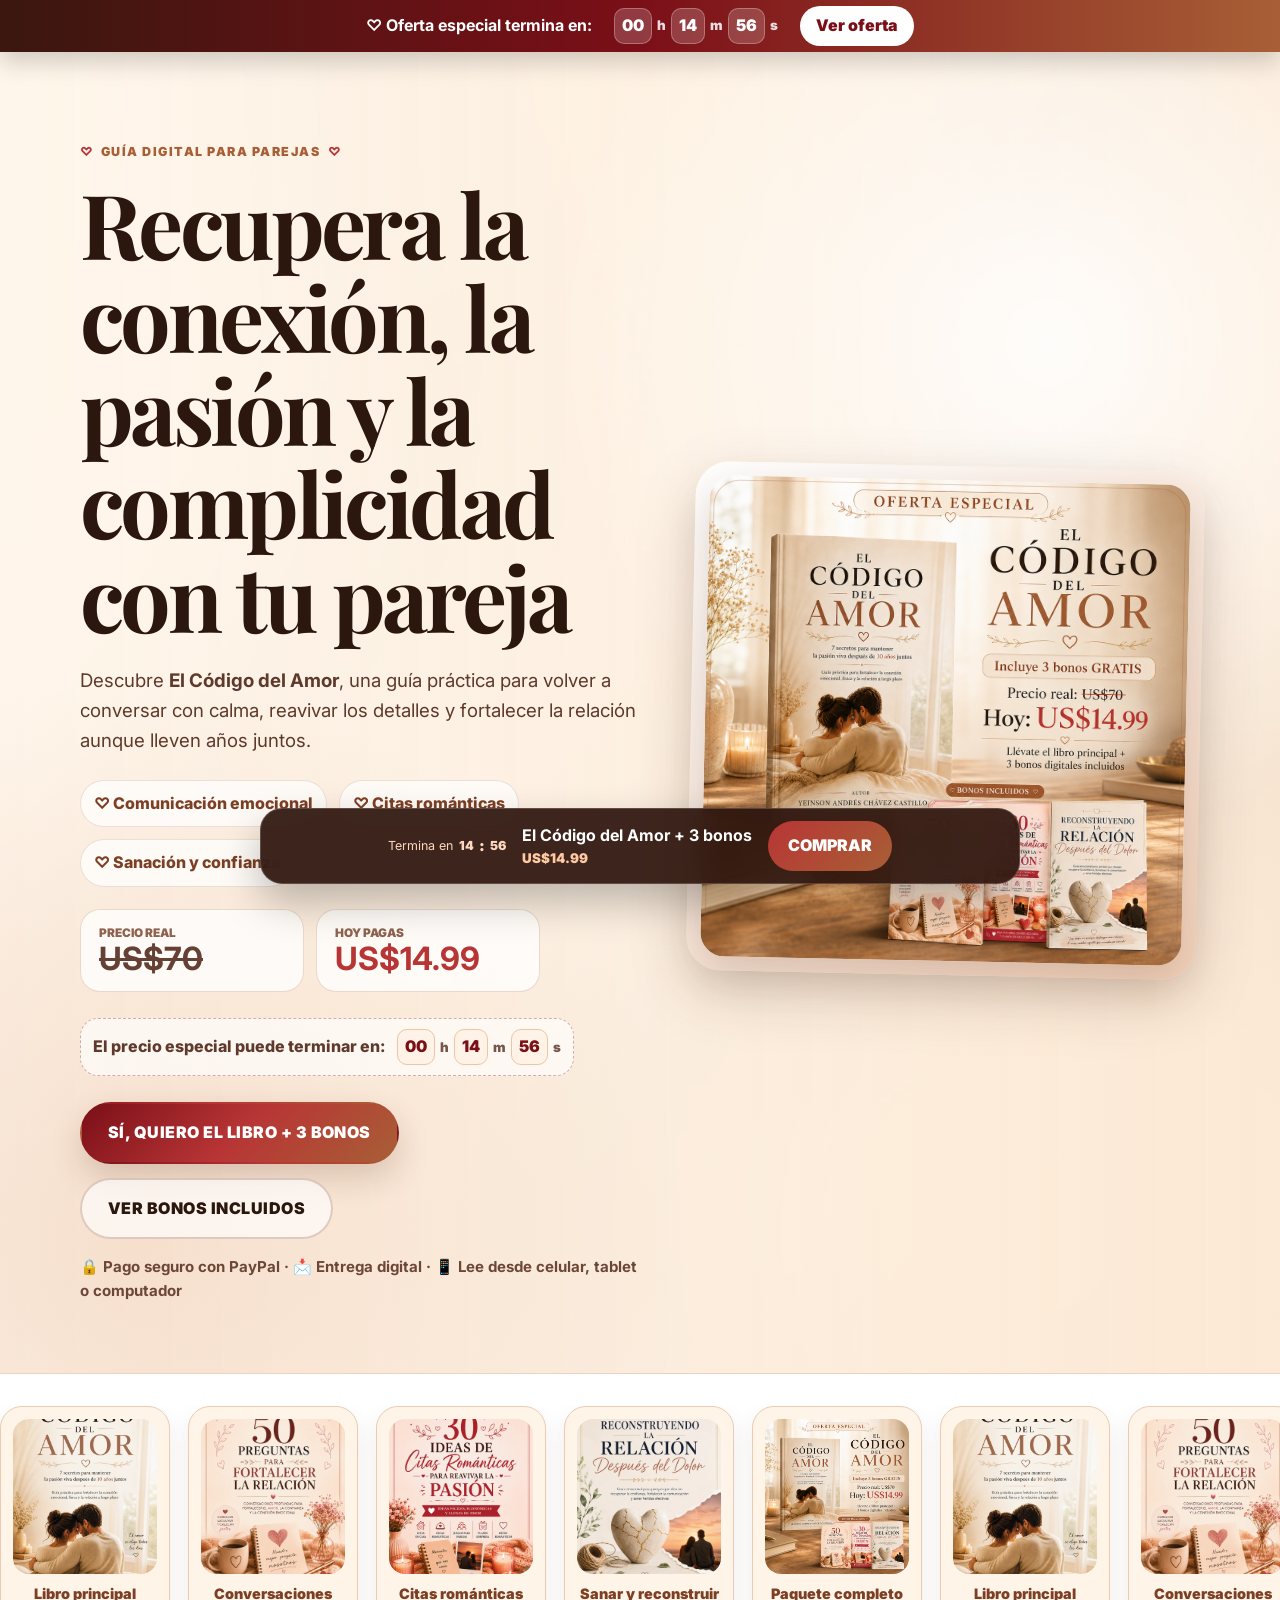
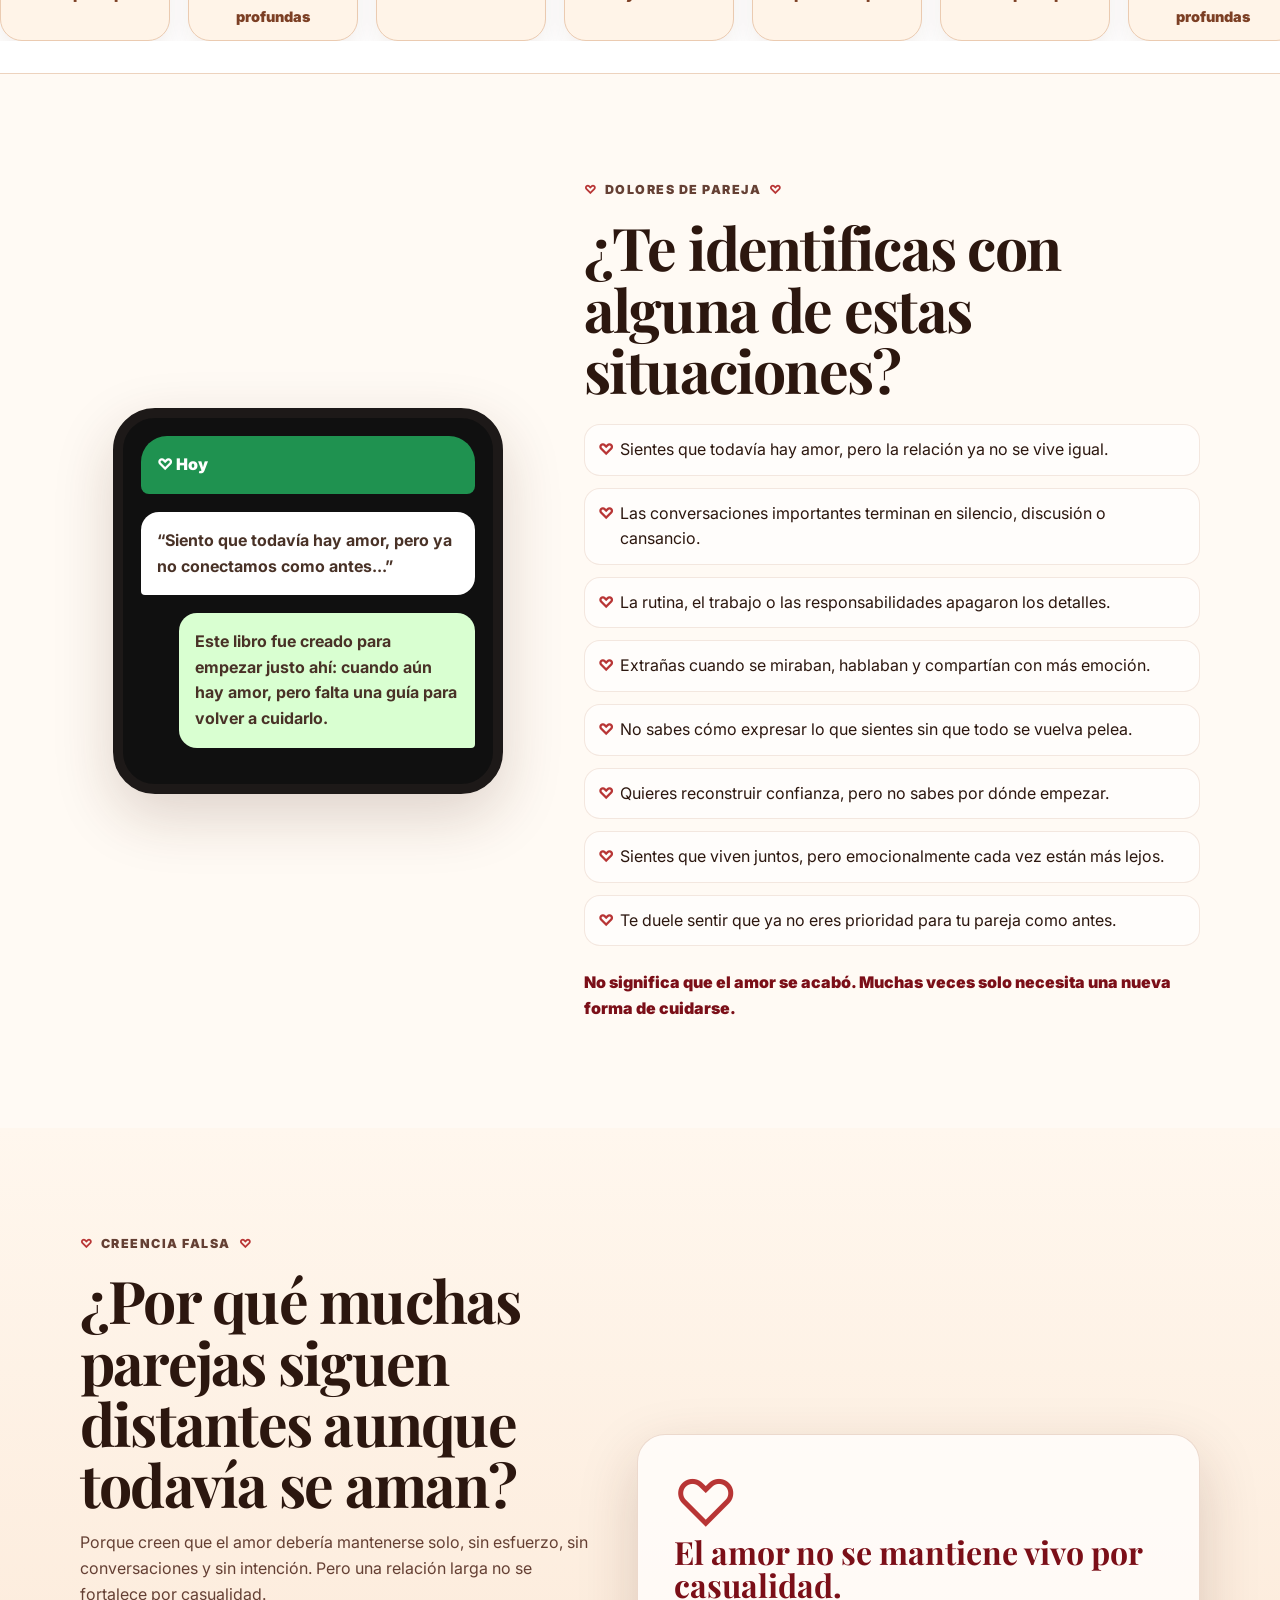
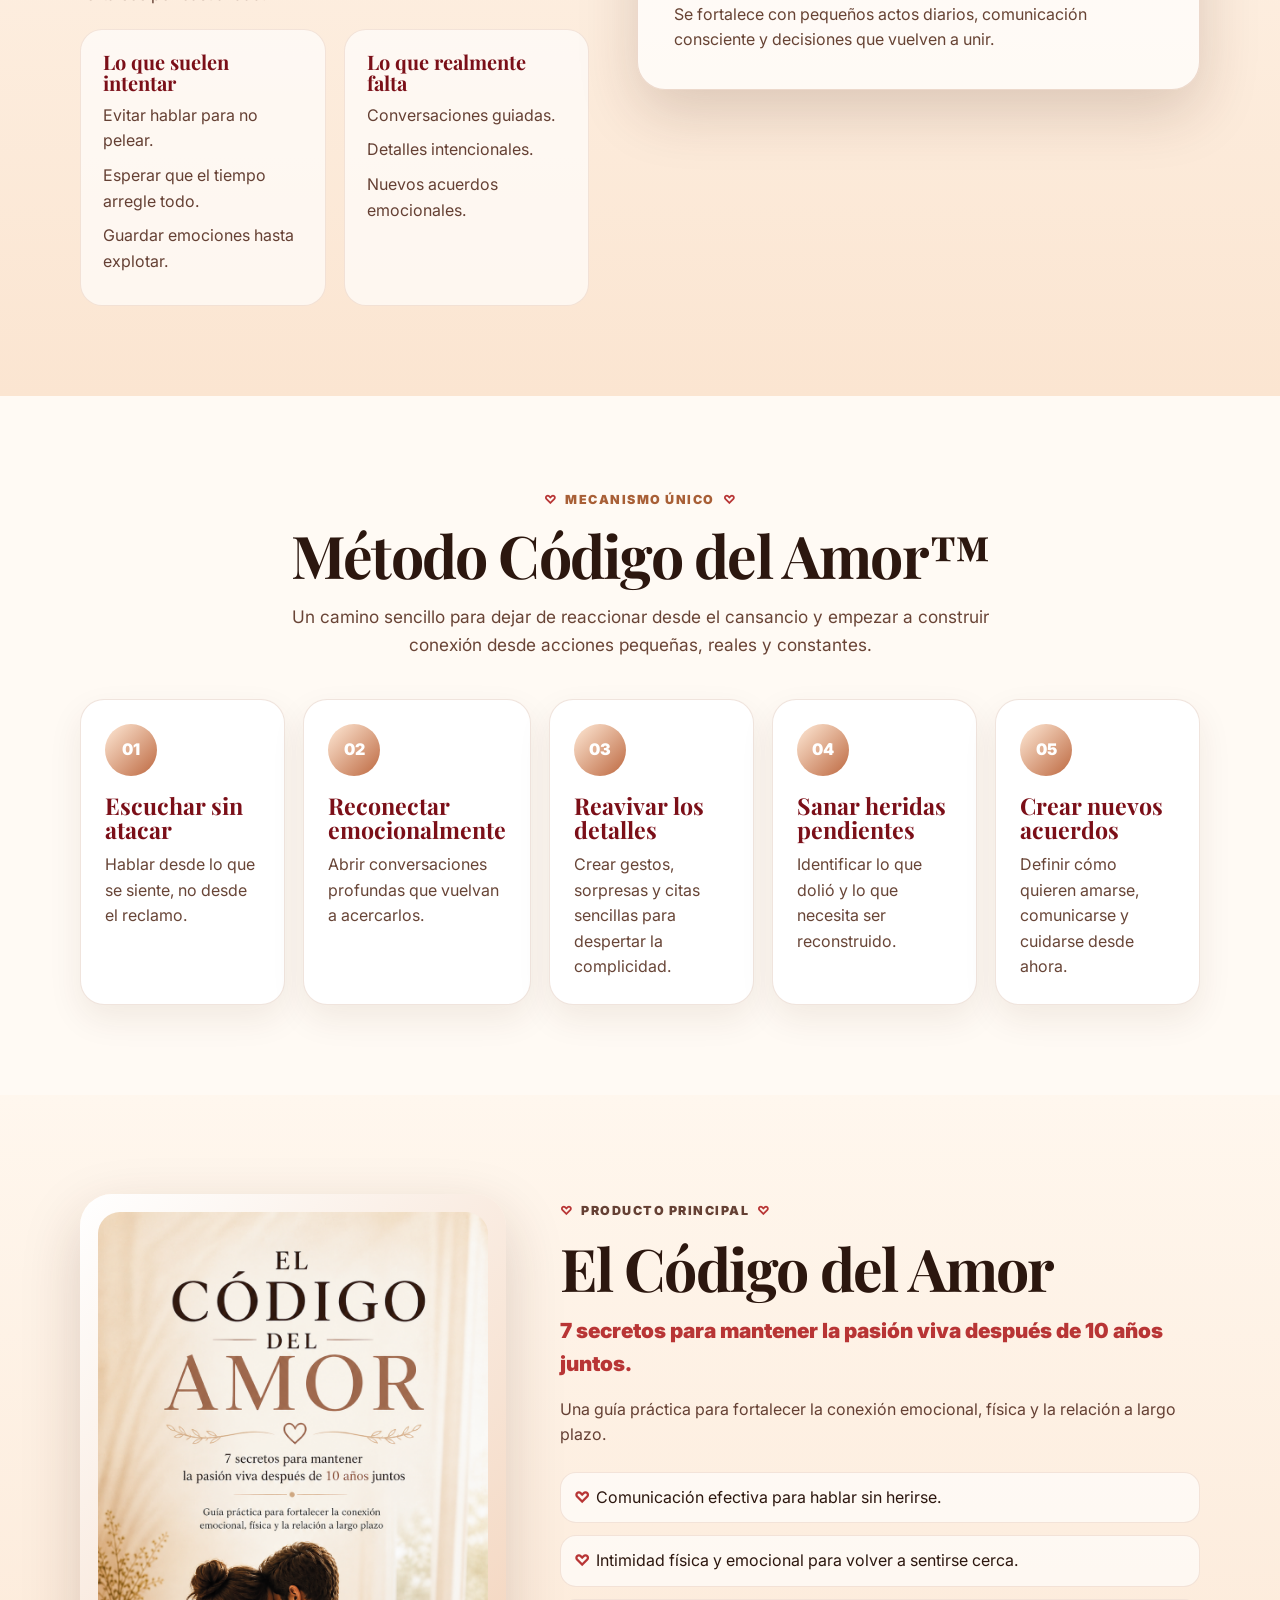
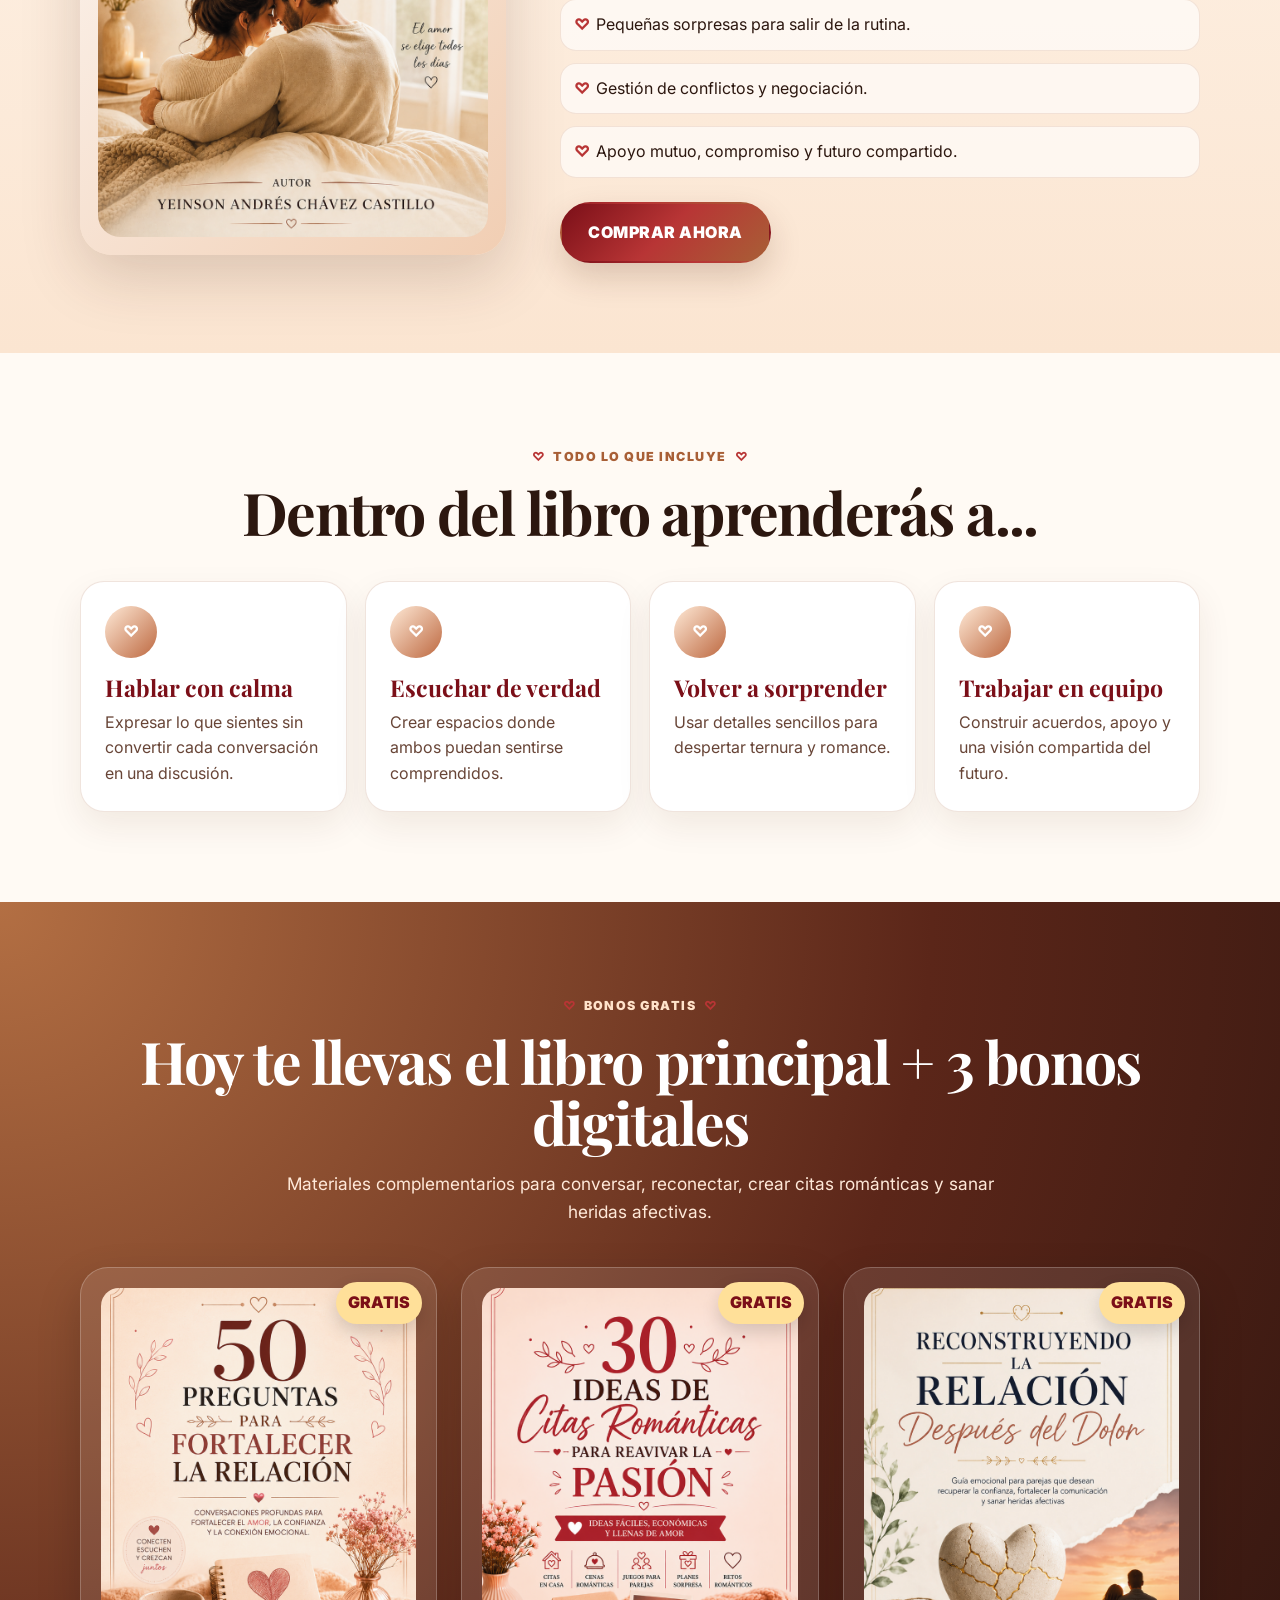
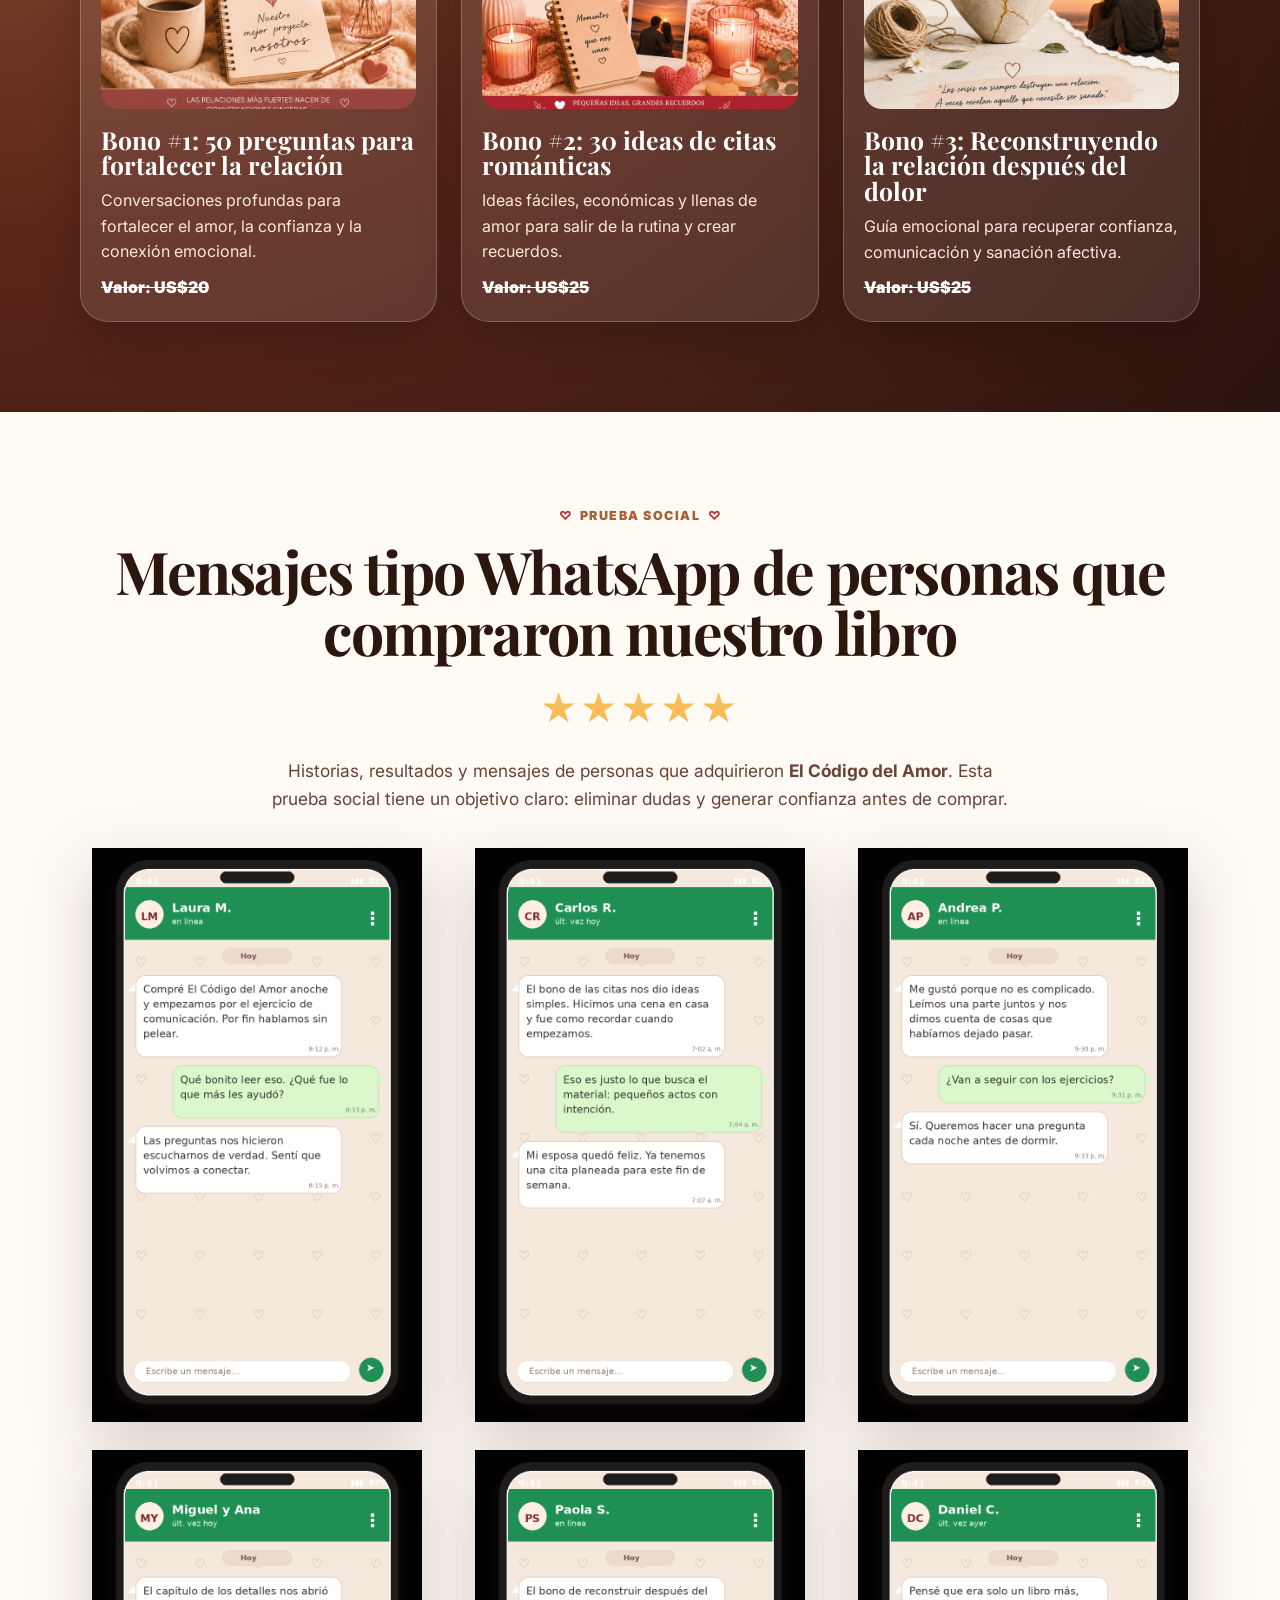
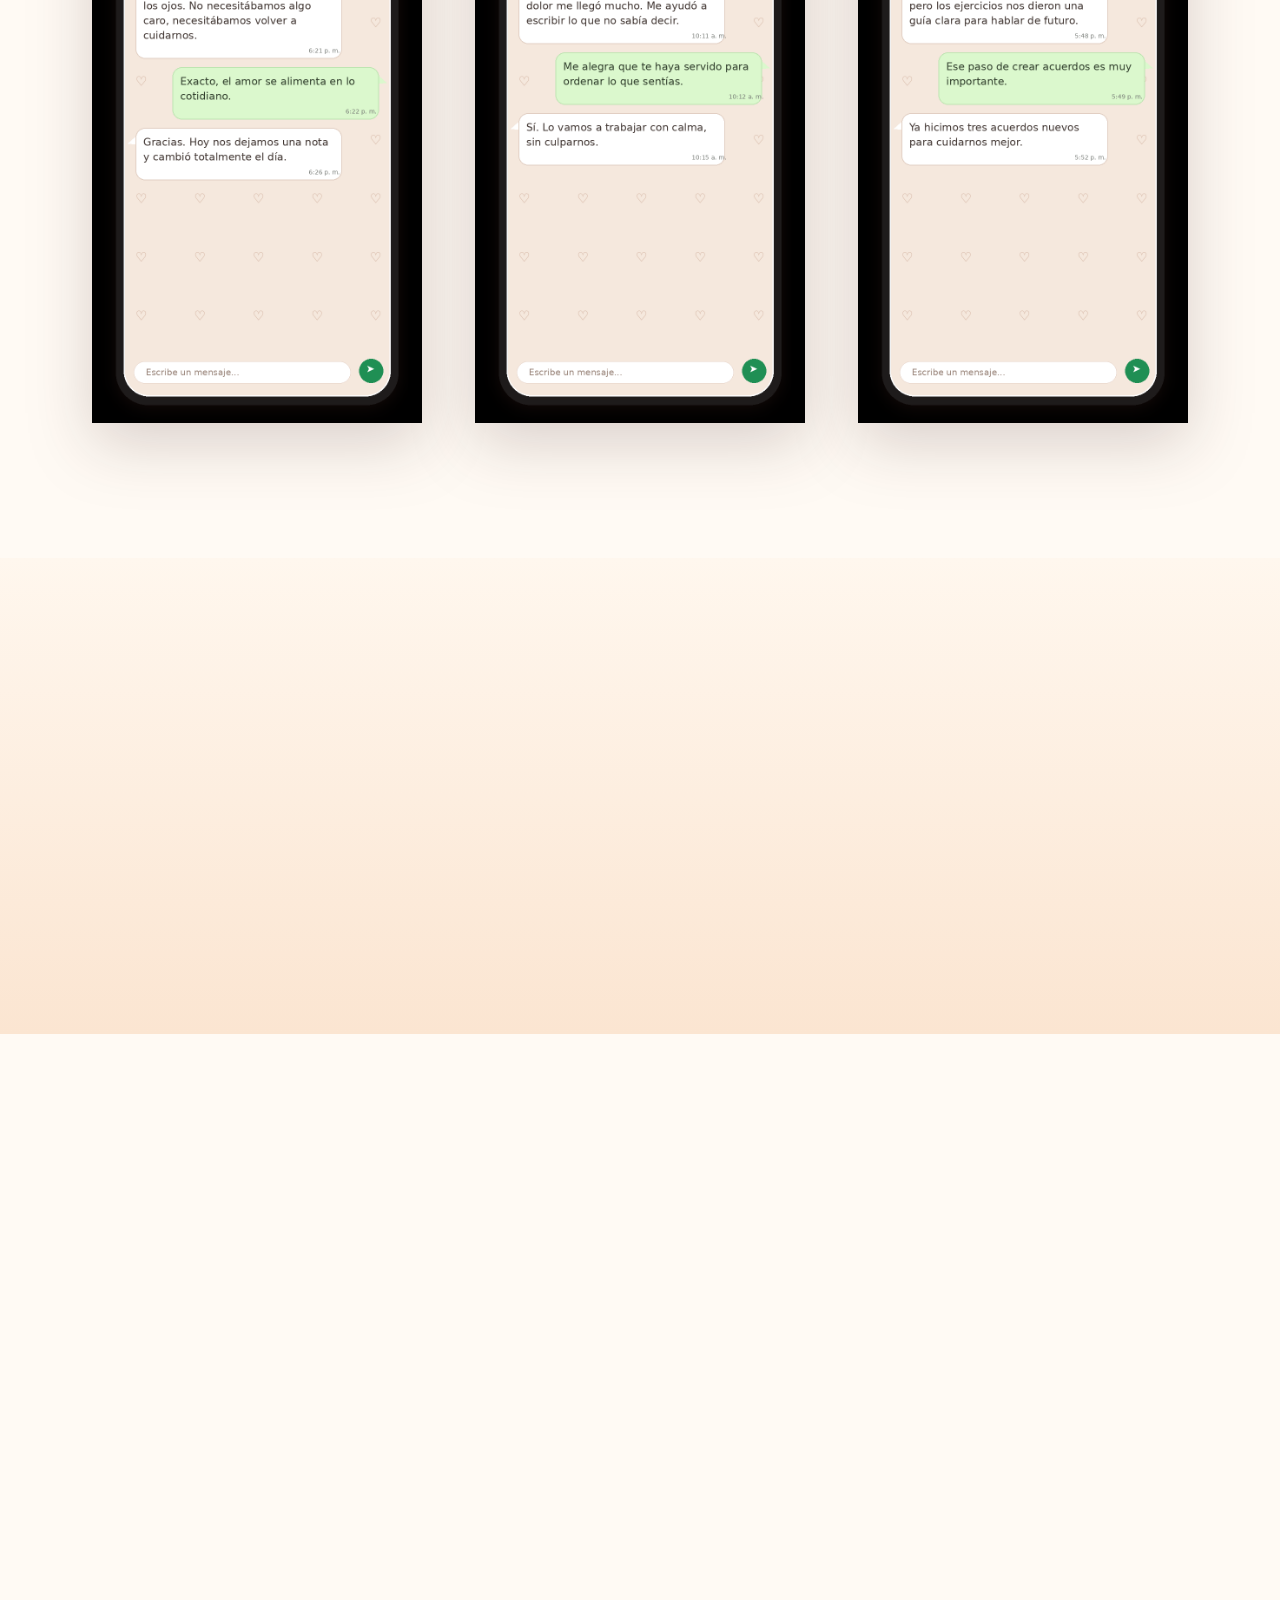
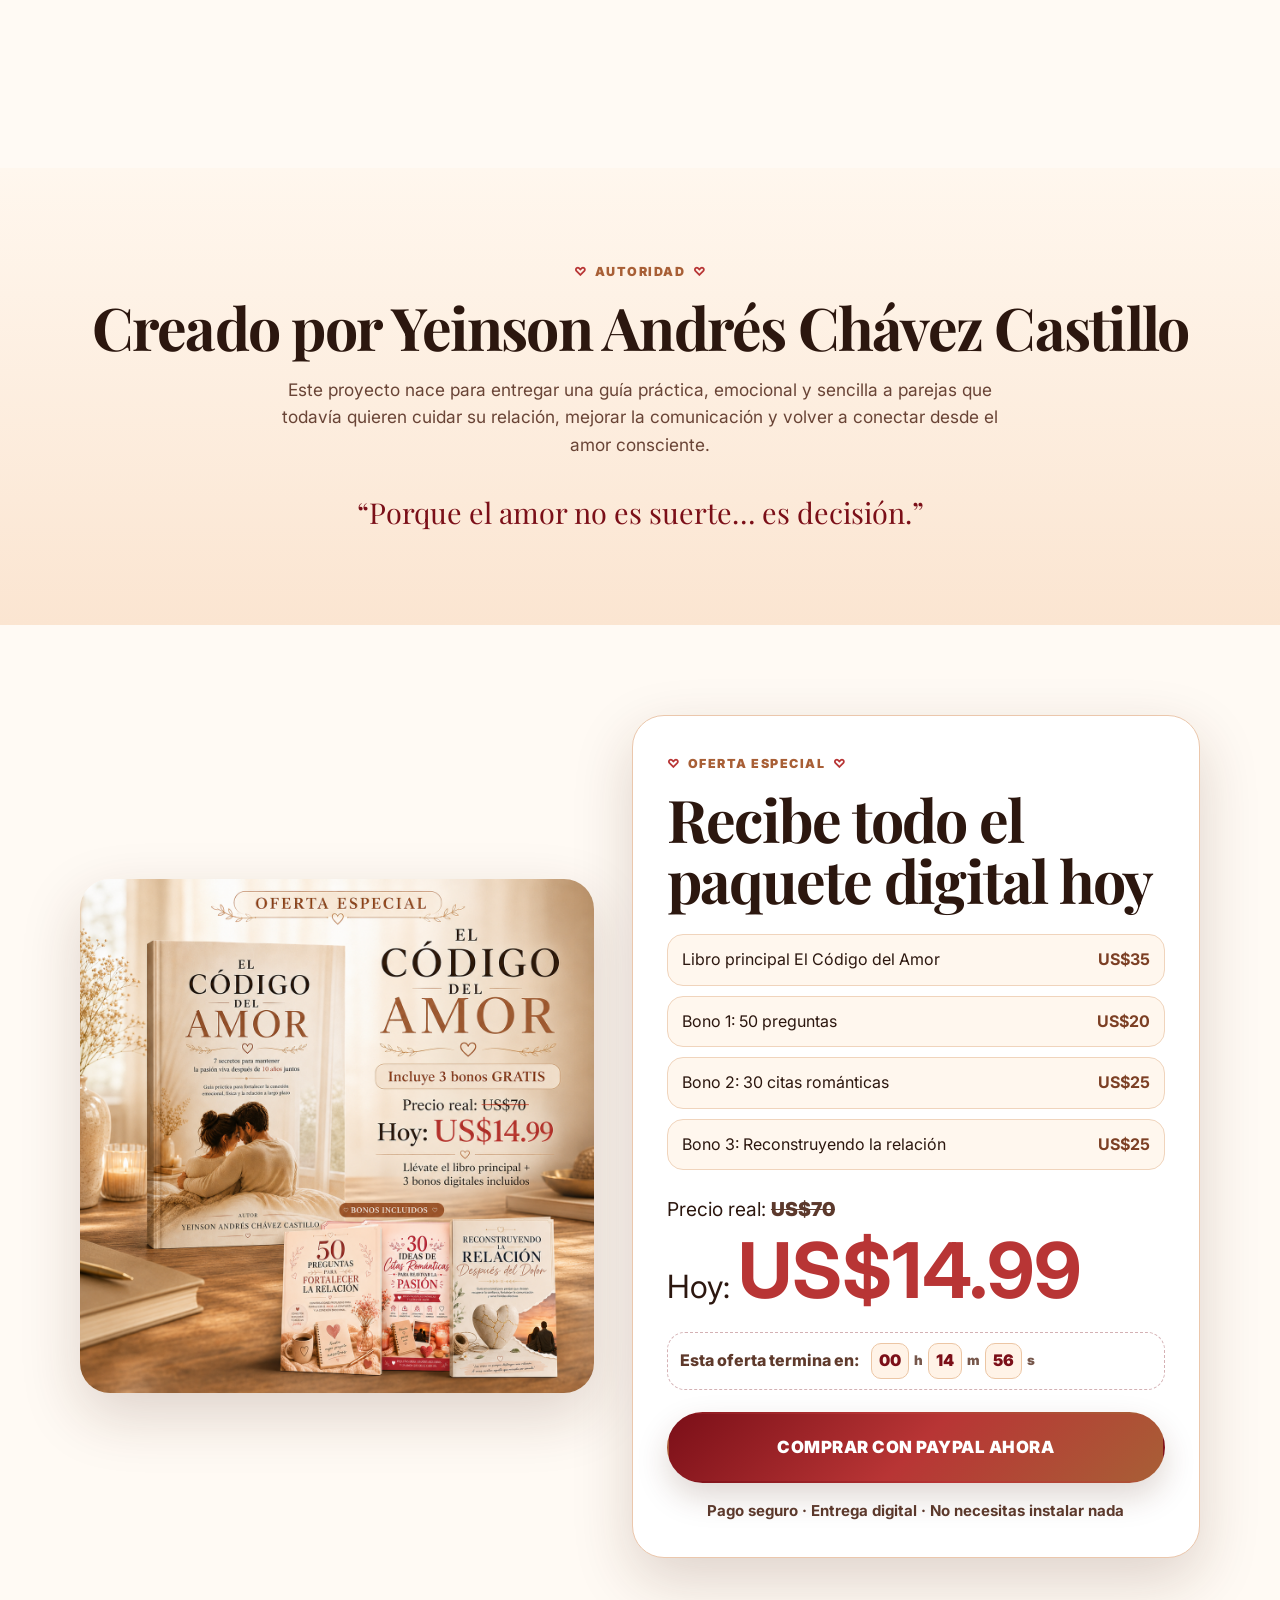
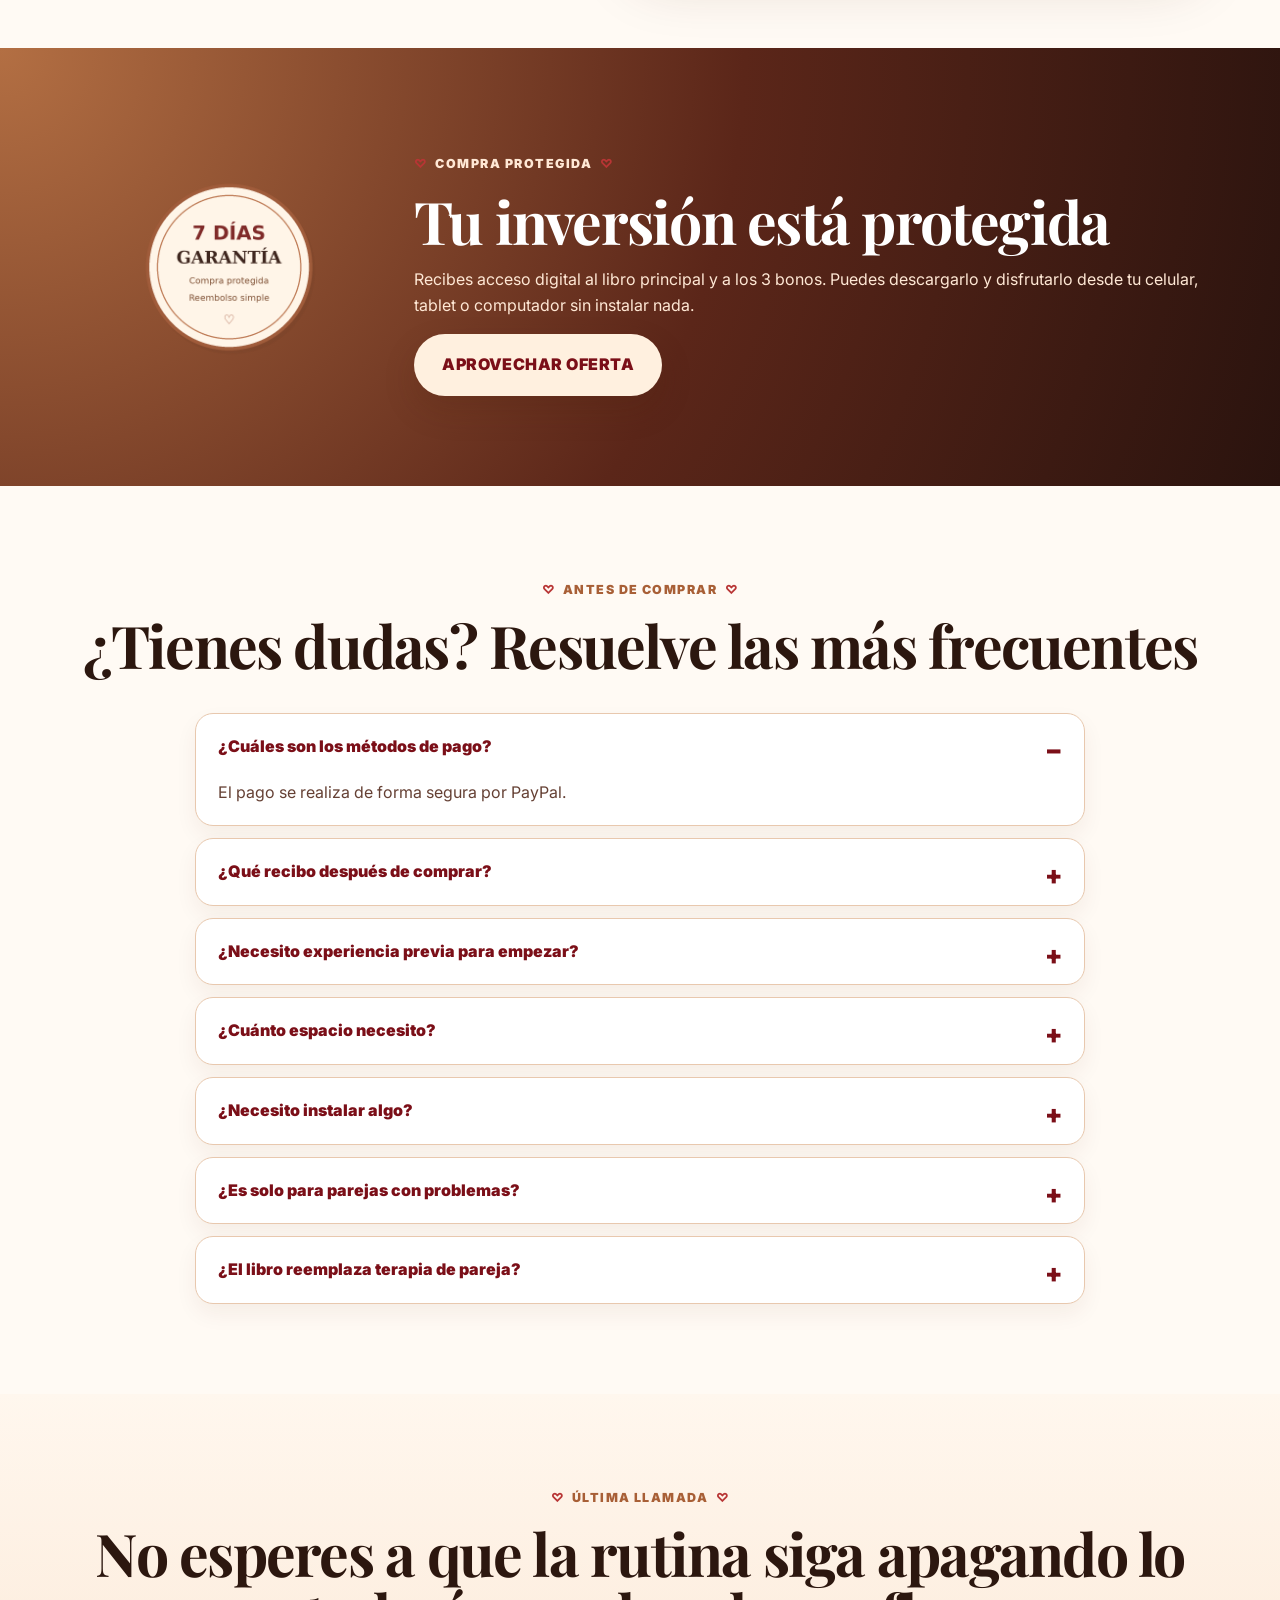
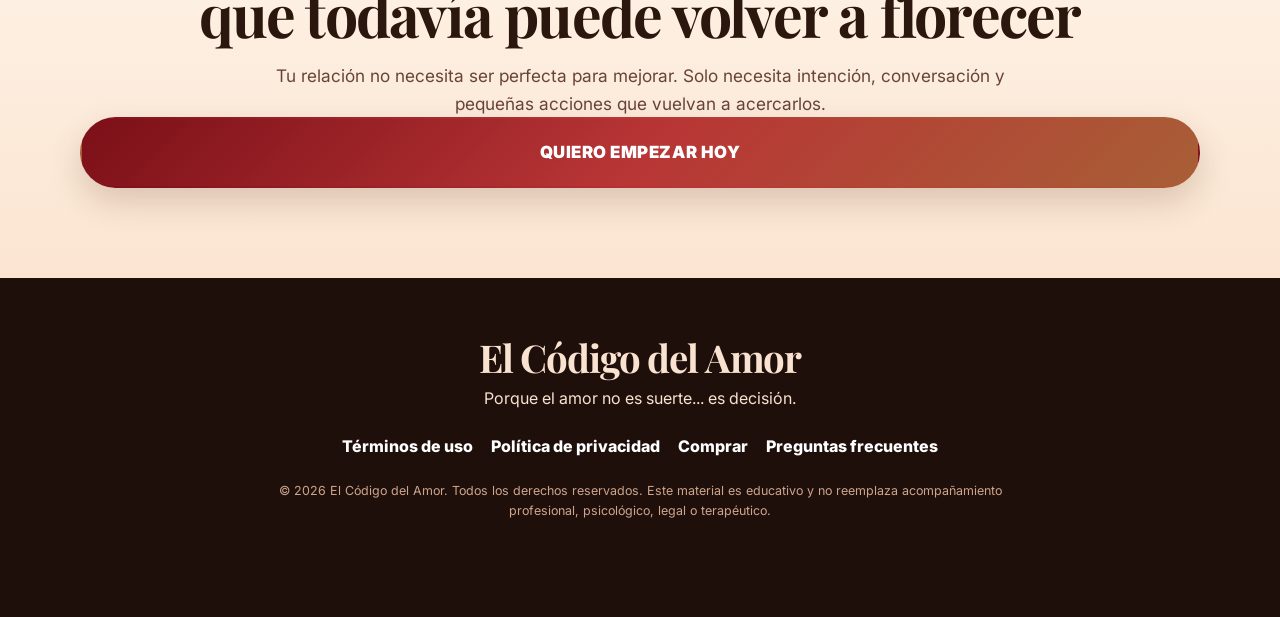
==== index.html @ f04a99bb "Add files via upload" ====
<!DOCTYPE html>
<html lang="es">
<head>
  <meta charset="UTF-8" />
  <meta name="viewport" content="width=device-width, initial-scale=1.0" />
  <title>El Código del Amor | Oferta Especial</title>
  <meta name="description" content="El Código del Amor: libro digital para parejas. Recupera la comunicación, la pasión y la conexión emocional. Incluye 3 bonos gratis por tiempo limitado." />
  <meta property="og:title" content="El Código del Amor - Oferta Especial" />
  <meta property="og:description" content="Libro principal + 3 bonos digitales incluidos. Oferta especial por tiempo limitado." />
  <meta property="og:image" content="img/og-codigo-amor.jpg" />
  <link rel="preconnect" href="https://fonts.googleapis.com" />
  <link rel="preconnect" href="https://fonts.gstatic.com" crossorigin />
  <link href="https://fonts.googleapis.com/css2?family=Cormorant+Garamond:wght@600;700&family=Inter:wght@400;500;600;700;800;900&family=Playfair+Display:wght@700;800;900&display=swap" rel="stylesheet" />
  <link rel="stylesheet" href="css/estilos.css" />
</head>
<body>
  <div class="top-countdown" id="topbar">
    <div class="container top-countdown__inner">
      <strong>♡ Oferta especial termina en:</strong>
      <div class="timer" aria-label="Temporizador de oferta">
        <span data-hours>00</span><small>h</small>
        <span data-minutes>15</span><small>m</small>
        <span data-seconds>00</span><small>s</small>
      </div>
      <a href="#oferta">Ver oferta</a>
    </div>
  </div>

  <header class="hero" id="inicio">
    <div class="hero__bg"></div>
    <div class="container hero__grid">
      <div class="hero__copy reveal">
        <p class="eyebrow">Guía digital para parejas</p>
        <h1>Recupera la conexión, la pasión y la complicidad con tu pareja</h1>
        <p class="hero__lead">Descubre <strong>El Código del Amor</strong>, una guía práctica para volver a conversar con calma, reavivar los detalles y fortalecer la relación aunque lleven años juntos.</p>

        <div class="hero__chips">
          <span>♡ Comunicación emocional</span>
          <span>♡ Citas románticas</span>
          <span>♡ Sanación y confianza</span>
        </div>

        <div class="price-card price-card--hero">
          <div>
            <small>Precio real</small>
            <strong class="old-price">US$70</strong>
          </div>
          <div>
            <small>Hoy pagas</small>
            <strong class="live-price" data-live-price>US$14.99</strong>
          </div>
        </div>

        <div class="hero__timer timer-box">
          <span>El precio especial puede terminar en:</span>
          <div class="timer timer--dark">
            <span data-hours>00</span><small>h</small>
            <span data-minutes>15</span><small>m</small>
            <span data-seconds>00</span><small>s</small>
          </div>
        </div>

        <div class="cta-row">
          <a class="btn btn--primary js-buy" href="https://www.paypal.com/ncp/payment/5SVQS9JZCKNDE" target="_blank" rel="noopener">Sí, quiero el libro + 3 bonos</a>
          <a class="btn btn--ghost" href="#bonos">Ver bonos incluidos</a>
        </div>

        <p class="trustline">🔒 Pago seguro con PayPal · 📩 Entrega digital · 📱 Lee desde celular, tablet o computador</p>
      </div>

      <div class="hero__visual reveal reveal-delay">
        <div class="offer-frame">
          <img src="img/oferta-especial-codigo-amor.png" alt="Oferta especial El Código del Amor con tres bonos incluidos" />
        </div>
      </div>
    </div>
  </header>

  <main>
    <section class="visual-gallery" aria-label="Galería visual">
      <div class="marquee">
        <div class="marquee__track">
          <article><img src="img/libro-principal.png" alt="Libro El Código del Amor" /><span>Libro principal</span></article>
          <article><img src="img/bono-1-50-preguntas.png" alt="Bono 50 preguntas" /><span>Conversaciones profundas</span></article>
          <article><img src="img/bono-2-30-citas.png" alt="Bono 30 citas románticas" /><span>Citas románticas</span></article>
          <article><img src="img/bono-3-reconstruyendo.png" alt="Bono reconstruyendo la relación" /><span>Sanar y reconstruir</span></article>
          <article><img src="img/oferta-especial-codigo-amor.png" alt="Paquete completo" /><span>Paquete completo</span></article>
          <article><img src="img/libro-principal.png" alt="Libro El Código del Amor" /><span>Libro principal</span></article>
          <article><img src="img/bono-1-50-preguntas.png" alt="Bono 50 preguntas" /><span>Conversaciones profundas</span></article>
          <article><img src="img/bono-2-30-citas.png" alt="Bono 30 citas románticas" /><span>Citas románticas</span></article>
          <article><img src="img/bono-3-reconstruyendo.png" alt="Bono reconstruyendo la relación" /><span>Sanar y reconstruir</span></article>
          <article><img src="img/oferta-especial-codigo-amor.png" alt="Paquete completo" /><span>Paquete completo</span></article>
        </div>
      </div>
    </section>

    <section class="section pain" id="dolores">
      <div class="container split split--reverse">
        <div class="phone-note reveal">
          <div class="phone-note__header">♡ Hoy</div>
          <p>“Siento que todavía hay amor, pero ya no conectamos como antes...”</p>
          <p class="answer">Este libro fue creado para empezar justo ahí: cuando aún hay amor, pero falta una guía para volver a cuidarlo.</p>
        </div>
        <div class="section__copy reveal reveal-delay">
          <p class="eyebrow">Dolores de pareja</p>
          <h2>¿Te identificas con alguna de estas situaciones?</h2>
          <ul class="pain-list">
            <li>Sientes que todavía hay amor, pero la relación ya no se vive igual.</li>
            <li>Las conversaciones importantes terminan en silencio, discusión o cansancio.</li>
            <li>La rutina, el trabajo o las responsabilidades apagaron los detalles.</li>
            <li>Extrañas cuando se miraban, hablaban y compartían con más emoción.</li>
            <li>No sabes cómo expresar lo que sientes sin que todo se vuelva pelea.</li>
            <li>Quieres reconstruir confianza, pero no sabes por dónde empezar.</li>
            <li>Sientes que viven juntos, pero emocionalmente cada vez están más lejos.</li>
            <li>Te duele sentir que ya no eres prioridad para tu pareja como antes.</li>
          </ul>
          <p class="highlight-text">No significa que el amor se acabó. Muchas veces solo necesita una nueva forma de cuidarse.</p>
        </div>
      </div>
    </section>

    <section class="section belief section--cream">
      <div class="container split">
        <div class="section__copy reveal">
          <p class="eyebrow">Creencia falsa</p>
          <h2>¿Por qué muchas parejas siguen distantes aunque todavía se aman?</h2>
          <p>Porque creen que el amor debería mantenerse solo, sin esfuerzo, sin conversaciones y sin intención. Pero una relación larga no se fortalece por casualidad.</p>
          <div class="two-cols-list">
            <div>
              <h3>Lo que suelen intentar</h3>
              <p>Evitar hablar para no pelear.</p>
              <p>Esperar que el tiempo arregle todo.</p>
              <p>Guardar emociones hasta explotar.</p>
            </div>
            <div>
              <h3>Lo que realmente falta</h3>
              <p>Conversaciones guiadas.</p>
              <p>Detalles intencionales.</p>
              <p>Nuevos acuerdos emocionales.</p>
            </div>
          </div>
        </div>
        <div class="quote-card reveal reveal-delay">
          <span>♡</span>
          <h3>El amor no se mantiene vivo por casualidad.</h3>
          <p>Se fortalece con pequeños actos diarios, comunicación consciente y decisiones que vuelven a unir.</p>
        </div>
      </div>
    </section>

    <section class="section method" id="metodo">
      <div class="container centered reveal">
        <p class="eyebrow">Mecanismo único</p>
        <h2>Método Código del Amor™</h2>
        <p class="section__intro">Un camino sencillo para dejar de reaccionar desde el cansancio y empezar a construir conexión desde acciones pequeñas, reales y constantes.</p>
        <div class="steps">
          <article><span>01</span><h3>Escuchar sin atacar</h3><p>Hablar desde lo que se siente, no desde el reclamo.</p></article>
          <article><span>02</span><h3>Reconectar emocionalmente</h3><p>Abrir conversaciones profundas que vuelvan a acercarlos.</p></article>
          <article><span>03</span><h3>Reavivar los detalles</h3><p>Crear gestos, sorpresas y citas sencillas para despertar la complicidad.</p></article>
          <article><span>04</span><h3>Sanar heridas pendientes</h3><p>Identificar lo que dolió y lo que necesita ser reconstruido.</p></article>
          <article><span>05</span><h3>Crear nuevos acuerdos</h3><p>Definir cómo quieren amarse, comunicarse y cuidarse desde ahora.</p></article>
        </div>
      </div>
    </section>

    <section class="section product section--cream" id="libro">
      <div class="container product__grid">
        <div class="product__cover reveal">
          <img src="img/libro-principal.png" alt="Portada El Código del Amor" />
        </div>
        <div class="section__copy reveal reveal-delay">
          <p class="eyebrow">Producto principal</p>
          <h2>El Código del Amor</h2>
          <p class="product__subtitle">7 secretos para mantener la pasión viva después de 10 años juntos.</p>
          <p>Una guía práctica para fortalecer la conexión emocional, física y la relación a largo plazo.</p>
          <ul class="checklist">
            <li>Comunicación efectiva para hablar sin herirse.</li>
            <li>Intimidad física y emocional para volver a sentirse cerca.</li>
            <li>Pequeñas sorpresas para salir de la rutina.</li>
            <li>Gestión de conflictos y negociación.</li>
            <li>Apoyo mutuo, compromiso y futuro compartido.</li>
          </ul>
          <a class="btn btn--primary js-buy" href="https://www.paypal.com/ncp/payment/5SVQS9JZCKNDE" target="_blank" rel="noopener">Comprar ahora</a>
        </div>
      </div>
    </section>

    <section class="section includes" id="incluye">
      <div class="container centered reveal">
        <p class="eyebrow">Todo lo que incluye</p>
        <h2>Dentro del libro aprenderás a...</h2>
        <div class="cards cards--4">
          <article><span>♡</span><h3>Hablar con calma</h3><p>Expresar lo que sientes sin convertir cada conversación en una discusión.</p></article>
          <article><span>♡</span><h3>Escuchar de verdad</h3><p>Crear espacios donde ambos puedan sentirse comprendidos.</p></article>
          <article><span>♡</span><h3>Volver a sorprender</h3><p>Usar detalles sencillos para despertar ternura y romance.</p></article>
          <article><span>♡</span><h3>Trabajar en equipo</h3><p>Construir acuerdos, apoyo y una visión compartida del futuro.</p></article>
        </div>
      </div>
    </section>

    <section class="section bonuses section--dark" id="bonos">
      <div class="container centered">
        <p class="eyebrow eyebrow--light">Bonos gratis</p>
        <h2 class="reveal">Hoy te llevas el libro principal + 3 bonos digitales</h2>
        <p class="section__intro reveal">Materiales complementarios para conversar, reconectar, crear citas románticas y sanar heridas afectivas.</p>
        <div class="bonus-grid">
          <article class="bonus-card reveal">
            <div class="badge">GRATIS</div>
            <img src="img/bono-1-50-preguntas.png" alt="Bono 1: 50 preguntas para fortalecer la relación" />
            <h3>Bono #1: 50 preguntas para fortalecer la relación</h3>
            <p>Conversaciones profundas para fortalecer el amor, la confianza y la conexión emocional.</p>
            <p class="bonus-value">Valor: US$20</p>
          </article>
          <article class="bonus-card reveal reveal-delay">
            <div class="badge">GRATIS</div>
            <img src="img/bono-2-30-citas.png" alt="Bono 2: 30 ideas de citas románticas" />
            <h3>Bono #2: 30 ideas de citas románticas</h3>
            <p>Ideas fáciles, económicas y llenas de amor para salir de la rutina y crear recuerdos.</p>
            <p class="bonus-value">Valor: US$25</p>
          </article>
          <article class="bonus-card reveal reveal-delay-2">
            <div class="badge">GRATIS</div>
            <img src="img/bono-3-reconstruyendo.png" alt="Bono 3: Reconstruyendo la relación después del dolor" />
            <h3>Bono #3: Reconstruyendo la relación después del dolor</h3>
            <p>Guía emocional para recuperar confianza, comunicación y sanación afectiva.</p>
            <p class="bonus-value">Valor: US$25</p>
          </article>
        </div>
      </div>
    </section>

    <section class="section testimonials" id="testimonios">
      <div class="container centered">
        <p class="eyebrow">Prueba social</p>
        <h2 class="reveal">Mensajes tipo WhatsApp de personas que compraron nuestro libro</h2>
        <div class="stars reveal">★★★★★</div>
        <p class="section__intro reveal">Historias, resultados y mensajes de personas que adquirieron <strong>El Código del Amor</strong>. Esta prueba social tiene un objetivo claro: eliminar dudas y generar confianza antes de comprar.</p>
        <div class="mobile-testimonials">
          <img src="img/testimonio-movil-1.png" alt="Testimonio de Laura en pantalla móvil tipo WhatsApp" class="reveal" />
          <img src="img/testimonio-movil-2.png" alt="Testimonio de Carlos en pantalla móvil tipo WhatsApp" class="reveal reveal-delay" />
          <img src="img/testimonio-movil-3.png" alt="Testimonio de Andrés en pantalla móvil tipo WhatsApp" class="reveal reveal-delay-2" />
          <img src="img/testimonio-movil-4.png" alt="Testimonio de Miguel en pantalla móvil tipo WhatsApp" class="reveal" />
          <img src="img/testimonio-movil-5.png" alt="Testimonio de Paola en pantalla móvil tipo WhatsApp" class="reveal reveal-delay" />
          <img src="img/testimonio-movil-6.png" alt="Testimonio de Daniela en pantalla móvil tipo WhatsApp" class="reveal reveal-delay-2" />
        </div>
        <p class="section__intro reveal" style="margin-top:18px;">Laura · Carlos · Andrés · Miguel · Paola · Daniela</p>
      </div>
    </section>

    <section class="section benefits section--cream" id="beneficios">
      <div class="container centered reveal">
        <p class="eyebrow">Transformación</p>
        <h2>Lo que puedes empezar a vivir con esta guía</h2>
        <div class="benefit-grid">
          <article><h3>Beneficios emocionales</h3><p>Sentirte más escuchado/a, hablar con calma y recuperar ternura.</p></article>
          <article><h3>Beneficios prácticos</h3><p>Preguntas listas, ejercicios sencillos y citas económicas para aplicar en pareja.</p></article>
          <article><h3>Beneficios de relación</h3><p>Más comunicación, más detalles, más confianza y más intención de cuidar el amor.</p></article>
        </div>
      </div>
    </section>

    <section class="section for-you" id="para-ti">
      <div class="container split">
        <div class="section__copy reveal">
          <p class="eyebrow">¿Es para ti?</p>
          <h2>Este libro es para ti si...</h2>
          <ul class="checklist">
            <li>Llevas años con tu pareja y quieres volver a fortalecer la relación.</li>
            <li>Sientes que la rutina apagó los detalles.</li>
            <li>Quieres mejorar la comunicación sin pelear tanto.</li>
            <li>Deseas recuperar pasión, confianza y complicidad.</li>
            <li>Buscas una guía sencilla, emocional y práctica.</li>
          </ul>
        </div>
        <div class="warning-box reveal reveal-delay">
          <h3>No es para ti si...</h3>
          <p>Buscas una solución mágica sin aplicar nada o estás en una situación de violencia o peligro. En ese caso, busca apoyo profesional y protección inmediata.</p>
        </div>
      </div>
    </section>

    <section class="section author section--cream" id="autor">
      <div class="container centered reveal">
        <p class="eyebrow">Autoridad</p>
        <h2>Creado por Yeinson Andrés Chávez Castillo</h2>
        <p class="section__intro">Este proyecto nace para entregar una guía práctica, emocional y sencilla a parejas que todavía quieren cuidar su relación, mejorar la comunicación y volver a conectar desde el amor consciente.</p>
        <blockquote>“Porque el amor no es suerte… es decisión.”</blockquote>
      </div>
    </section>

    <section class="section offer" id="oferta">
      <div class="container offer__grid">
        <div class="offer__image reveal">
          <img src="img/oferta-especial-codigo-amor.png" alt="Paquete completo El Código del Amor" />
        </div>
        <div class="offer__box reveal reveal-delay">
          <p class="eyebrow">Oferta especial</p>
          <h2>Recibe todo el paquete digital hoy</h2>
          <div class="value-stack">
            <div><span>Libro principal El Código del Amor</span><strong>US$35</strong></div>
            <div><span>Bono 1: 50 preguntas</span><strong>US$20</strong></div>
            <div><span>Bono 2: 30 citas románticas</span><strong>US$25</strong></div>
            <div><span>Bono 3: Reconstruyendo la relación</span><strong>US$25</strong></div>
          </div>
          <p class="real-price">Precio real: <span>US$70</span></p>
          <p class="today-price">Hoy: <strong data-live-price>US$14.99</strong></p>
          <div class="timer-box timer-box--offer">
            <span>Esta oferta termina en:</span>
            <div class="timer timer--dark">
              <span data-hours>00</span><small>h</small>
              <span data-minutes>15</span><small>m</small>
              <span data-seconds>00</span><small>s</small>
            </div>
          </div>
          <a class="btn btn--primary btn--big js-buy" href="https://www.paypal.com/ncp/payment/5SVQS9JZCKNDE" target="_blank" rel="noopener">Comprar con PayPal ahora</a>
          <p class="trustline trustline--dark">Pago seguro · Entrega digital · No necesitas instalar nada</p>
        </div>
      </div>
    </section>

    <section class="section guarantee section--dark">
      <div class="container guarantee__grid">
        <div class="guarantee__seal reveal">
          <img src="img/sello-garantia.png" alt="Sello de garantía" />
        </div>
        <div class="section__copy reveal reveal-delay">
          <p class="eyebrow eyebrow--light">Compra protegida</p>
          <h2>Tu inversión está protegida</h2>
          <p>Recibes acceso digital al libro principal y a los 3 bonos. Puedes descargarlo y disfrutarlo desde tu celular, tablet o computador sin instalar nada.</p>
          <a class="btn btn--secondary js-buy" href="https://www.paypal.com/ncp/payment/5SVQS9JZCKNDE" target="_blank" rel="noopener">Aprovechar oferta</a>
        </div>
      </div>
    </section>

    <section class="section faq" id="preguntas">
      <div class="container">
        <div class="centered reveal">
          <p class="eyebrow">Antes de comprar</p>
          <h2>¿Tienes dudas? Resuelve las más frecuentes</h2>
        </div>
        <div class="faq__list reveal">
          <details open><summary>¿Cuáles son los métodos de pago?</summary><p>El pago se realiza de forma segura por PayPal.</p></details>
          <details><summary>¿Qué recibo después de comprar?</summary><p>Recibes el libro principal <strong>El Código del Amor</strong> y los 3 bonos digitales incluidos.</p></details>
          <details><summary>¿Necesito experiencia previa para empezar?</summary><p>No. El contenido está escrito de forma sencilla para cualquier pareja que quiera mejorar su relación.</p></details>
          <details><summary>¿Cuánto espacio necesito?</summary><p>No necesitas espacio físico especial. Solo un momento tranquilo para leer, conversar y aplicar los ejercicios con tu pareja.</p></details>
          <details><summary>¿Necesito instalar algo?</summary><p>No. Solo debes descargar el material digital y disfrutarlo desde tu celular, tablet o computador.</p></details>
          <details><summary>¿Es solo para parejas con problemas?</summary><p>No. También sirve para parejas que están bien, pero quieren fortalecer la comunicación, la pasión y el compromiso.</p></details>
          <details><summary>¿El libro reemplaza terapia de pareja?</summary><p>No. Es una guía educativa y práctica. Si hay violencia, abuso, crisis profunda o riesgo emocional, busca ayuda profesional.</p></details>
        </div>
      </div>
    </section>

    <section class="section final-cta section--cream">
      <div class="container centered reveal">
        <p class="eyebrow">Última llamada</p>
        <h2>No esperes a que la rutina siga apagando lo que todavía puede volver a florecer</h2>
        <p class="section__intro">Tu relación no necesita ser perfecta para mejorar. Solo necesita intención, conversación y pequeñas acciones que vuelvan a acercarlos.</p>
        <a class="btn btn--primary btn--big js-buy" href="https://www.paypal.com/ncp/payment/5SVQS9JZCKNDE" target="_blank" rel="noopener">Quiero empezar hoy</a>
      </div>
    </section>

    <section class="sticky-cta" aria-label="Compra rápida">
      <div class="sticky-cta__timer"><span>Termina en</span><strong class="timer"><span data-minutes>15</span>:<span data-seconds>00</span></strong></div>
      <div><strong>El Código del Amor + 3 bonos</strong><small data-live-price>US$14.99</small></div>
      <a class="js-buy" href="https://www.paypal.com/ncp/payment/5SVQS9JZCKNDE" target="_blank" rel="noopener">Comprar</a>
    </section>
  </main>

  <footer class="footer">
    <div class="container centered">
      <h2>El Código del Amor</h2>
      <p>Porque el amor no es suerte... es decisión.</p>
      <div class="footer__links">
        <a href="terminos-de-uso.html" target="_blank">Términos de uso</a>
        <a href="politica-de-privacidad.html" target="_blank">Política de privacidad</a>
        <a href="#oferta">Comprar</a>
        <a href="#preguntas">Preguntas frecuentes</a>
      </div>
      <small>© 2026 El Código del Amor. Todos los derechos reservados. Este material es educativo y no reemplaza acompañamiento profesional, psicológico, legal o terapéutico.</small>
    </div>
  </footer>

  <script src="js/main.js"></script>
</body>
</html>
---- css/estilos.css ----
:root{
  --cream:#fff4e8;
  --cream-2:#f9dfcb;
  --paper:#fffaf4;
  --coffee:#2c170f;
  --brown:#7c3f24;
  --copper:#a85f36;
  --rose:#b83535;
  --wine:#7b0f18;
  --gold:#d6a667;
  --soft:#f7e5d6;
  --green:#1f9250;
  --shadow:0 22px 60px rgba(72,32,15,.18);
  --radius:28px;
}
*{box-sizing:border-box;margin:0;padding:0}
html{scroll-behavior:smooth}
body{font-family:'Inter',system-ui,sans-serif;background:var(--paper);color:var(--coffee);line-height:1.6;overflow-x:hidden}
a{text-decoration:none;color:inherit}
img{max-width:100%;display:block}
.container{width:min(1120px,calc(100% - 34px));margin-inline:auto}
.section{padding:90px 0;position:relative}
.section--cream{background:linear-gradient(180deg,#fff7ee,#fbe5d1)}
.section--dark{background:radial-gradient(circle at top left,#b36f43,#5b2619 55%,#2a130e);color:#fff}
.centered{text-align:center}.centered .section__intro{margin-inline:auto}
.eyebrow{display:inline-flex;align-items:center;gap:8px;margin-bottom:14px;color:var(--copper);font-weight:900;letter-spacing:.12em;text-transform:uppercase;font-size:.78rem}.eyebrow:before,.eyebrow:after{content:'♡';color:var(--rose);letter-spacing:0}.eyebrow--light{color:#ffe3ca}
h1,h2,h3{font-family:'Playfair Display','Cormorant Garamond',serif;line-height:1.04;color:inherit}h1{font-size:clamp(2.7rem,7vw,5.7rem);letter-spacing:-.04em}h2{font-size:clamp(2.1rem,4.6vw,4rem);letter-spacing:-.03em}h3{font-size:1.45rem}.section__intro{max-width:760px;margin-top:18px;font-size:1.08rem;color:#694436}.section--dark .section__intro{color:#ffe9d9}
.btn{display:inline-flex;align-items:center;justify-content:center;gap:10px;border-radius:999px;padding:16px 26px;font-weight:900;text-transform:uppercase;letter-spacing:.03em;transition:.25s ease;border:2px solid transparent;box-shadow:0 14px 32px rgba(80,31,12,.18);text-align:center}.btn:hover{transform:translateY(-3px)}.btn--primary{color:#fff;background:linear-gradient(135deg,var(--wine),var(--rose),var(--copper));animation:pulseGlow 2.4s infinite}.btn--ghost{color:var(--coffee);background:rgba(255,255,255,.65);border-color:rgba(124,63,36,.24);box-shadow:none}.btn--secondary{color:var(--wine);background:#fff0df}.btn--big{font-size:1.05rem;padding:20px 34px;width:100%}@keyframes pulseGlow{0%,100%{box-shadow:0 12px 28px rgba(184,53,53,.24)}50%{box-shadow:0 16px 42px rgba(184,53,53,.42)}}
.top-countdown{position:sticky;top:0;z-index:50;background:linear-gradient(90deg,#3a170f,#7b0f18,#a85f36);color:#fff;box-shadow:0 10px 25px rgba(0,0,0,.18)}.top-countdown__inner{min-height:52px;display:flex;align-items:center;justify-content:center;gap:22px;flex-wrap:wrap}.top-countdown a{background:#fff;color:var(--wine);font-weight:900;border-radius:999px;padding:7px 16px}.timer{display:inline-flex;align-items:center;gap:5px;font-weight:900}.timer span{display:inline-flex;min-width:34px;justify-content:center;background:rgba(255,255,255,.18);border:1px solid rgba(255,255,255,.28);padding:4px 7px;border-radius:10px}.timer small{opacity:.85}.timer--dark span{background:#fff3e7;color:var(--wine);border-color:#ecc6a4}
.hero{min-height:calc(100vh - 52px);position:relative;isolation:isolate;padding:86px 0 70px;background:#f7e1cd}.hero__bg{position:absolute;inset:0;z-index:-2;background:linear-gradient(90deg,rgba(255,246,235,.96),rgba(255,238,219,.86)),url('../img/fondo-romantico.jpg') center/cover no-repeat}.hero__bg:after{content:'';position:absolute;inset:0;background:radial-gradient(circle at 82% 22%,rgba(255,255,255,.88),transparent 34%),radial-gradient(circle at 10% 90%,rgba(204,112,62,.16),transparent 34%)}.hero__grid{display:grid;grid-template-columns:1.05fr .95fr;gap:48px;align-items:center}.hero__lead{font-size:1.17rem;margin:24px 0;color:#5f3a2c;max-width:680px}.hero__chips{display:flex;flex-wrap:wrap;gap:12px;margin-bottom:22px}.hero__chips span{background:rgba(255,255,255,.72);border:1px solid rgba(168,95,54,.18);padding:10px 13px;border-radius:999px;font-weight:800;color:#7c3f24}.price-card{display:grid;grid-template-columns:1fr 1fr;gap:12px;max-width:460px;margin:22px 0}.price-card div{background:rgba(255,255,255,.77);border:1px solid rgba(168,95,54,.22);border-radius:20px;padding:14px 18px}.price-card small{display:block;text-transform:uppercase;font-size:.74rem;font-weight:900;color:#8f624d}.price-card strong{font-size:2rem;line-height:1}.old-price{text-decoration:line-through;color:#654034}.live-price{color:var(--rose)}.timer-box{display:inline-flex;align-items:center;gap:12px;flex-wrap:wrap;background:rgba(255,255,255,.66);border:1px dashed rgba(123,15,24,.32);border-radius:18px;padding:10px 12px;margin:4px 0 26px;color:#5f3a2c;font-weight:800}.cta-row{display:flex;gap:14px;flex-wrap:wrap;align-items:center}.trustline{margin-top:16px;font-size:.94rem;color:#6c4637;font-weight:700}.offer-frame{position:relative;padding:14px;border-radius:34px;background:linear-gradient(145deg,#fff,#f3d2ba);box-shadow:var(--shadow);transform:rotate(1.2deg)}.offer-frame:before{content:'';position:absolute;inset:18px;border:1px solid rgba(168,95,54,.28);border-radius:26px;pointer-events:none}.offer-frame img{border-radius:24px;box-shadow:0 16px 40px rgba(73,31,15,.18)}
.visual-gallery{padding:32px 0;background:#fff;overflow:hidden;border-block:1px solid #edd3be}.marquee{display:flex;overflow:hidden}.marquee__track{display:flex;gap:18px;animation:marquee 28s linear infinite}.marquee article{min-width:170px;background:var(--cream);border:1px solid #ebcbb1;border-radius:22px;padding:12px;text-align:center;box-shadow:0 10px 24px rgba(87,36,12,.08)}.marquee img{height:155px;width:100%;object-fit:cover;border-radius:16px}.marquee span{display:block;font-weight:900;color:var(--brown);font-size:.9rem;margin-top:8px}@keyframes marquee{from{transform:translateX(0)}to{transform:translateX(-50%)}}
.split{display:grid;grid-template-columns:.95fr 1.05fr;gap:48px;align-items:center}.split--reverse{grid-template-columns:.85fr 1.15fr}.section__copy p{margin:16px 0;color:#654034}.pain-list,.checklist{list-style:none;display:grid;gap:12px;margin:24px 0}.pain-list li,.checklist li{position:relative;padding-left:35px;background:rgba(255,255,255,.62);border:1px solid rgba(168,95,54,.14);border-radius:16px;padding-top:12px;padding-bottom:12px;padding-right:16px}.pain-list li:before,.checklist li:before{content:'♡';position:absolute;left:13px;top:12px;color:var(--rose);font-weight:900}.highlight-text{font-weight:900;color:var(--wine)!important}.phone-note{background:#101010;border:10px solid #1d1918;border-radius:42px;padding:18px;box-shadow:var(--shadow);max-width:390px;margin-inline:auto}.phone-note__header{background:var(--green);color:#fff;border-radius:26px 26px 8px 8px;padding:16px;font-weight:900}.phone-note p{background:#fff;border-radius:18px 18px 18px 4px;padding:16px;margin:18px 0;color:#493227;font-weight:700}.phone-note .answer{background:#d9ffd1;margin-left:38px;border-radius:18px 18px 4px 18px}.quote-card,.warning-box{background:rgba(255,255,255,.72);border:1px solid rgba(168,95,54,.22);border-radius:var(--radius);padding:36px;box-shadow:var(--shadow)}.quote-card span{font-size:4rem;color:var(--rose);line-height:1}.quote-card h3{font-size:2rem;color:var(--wine)}.quote-card p{color:#674334}.two-cols-list{display:grid;grid-template-columns:1fr 1fr;gap:18px;margin-top:22px}.two-cols-list div{background:rgba(255,255,255,.65);border-radius:22px;padding:22px;border:1px solid rgba(168,95,54,.14)}.two-cols-list h3{color:var(--wine);font-size:1.25rem}.two-cols-list p{margin:9px 0!important}
.steps{display:grid;grid-template-columns:repeat(5,1fr);gap:18px;margin-top:40px}.steps article,.cards article,.benefit-grid article{background:#fff;border:1px solid rgba(168,95,54,.17);border-radius:24px;padding:24px;text-align:left;box-shadow:0 14px 34px rgba(82,34,12,.08)}.steps span,.cards span{display:inline-flex;width:52px;height:52px;border-radius:50%;align-items:center;justify-content:center;background:linear-gradient(135deg,#ffead7,#bd6840);color:#fff;font-weight:900;margin-bottom:18px}.steps h3,.cards h3,.benefit-grid h3{color:var(--wine)}.steps p,.cards p,.benefit-grid p{color:#684537;margin-top:10px}
.product__grid{display:grid;grid-template-columns:.8fr 1.2fr;gap:54px;align-items:center}.product__cover{background:linear-gradient(135deg,#fff,#f1ceb3);padding:18px;border-radius:32px;box-shadow:var(--shadow)}.product__cover img{border-radius:22px}.product__subtitle{font-size:1.3rem!important;color:var(--rose)!important;font-weight:900}.cards{display:grid;gap:18px;margin-top:38px}.cards--4{grid-template-columns:repeat(4,1fr)}
.bonus-grid{display:grid;grid-template-columns:repeat(3,1fr);gap:24px;margin-top:42px}.bonus-card{position:relative;background:rgba(255,255,255,.10);border:1px solid rgba(255,255,255,.22);border-radius:28px;padding:20px;box-shadow:0 18px 44px rgba(0,0,0,.18);text-align:left}.bonus-card img{border-radius:18px;margin-bottom:18px;width:100%;aspect-ratio:3/4;object-fit:cover}.bonus-card h3{font-size:1.55rem;color:#fff}.bonus-card p{color:#ffe8d5;margin-top:10px}.bonus-value{font-weight:900;color:#fff!important;text-decoration:line-through}.badge{position:absolute;right:14px;top:14px;background:#ffe099;color:var(--wine);font-weight:900;border-radius:999px;padding:8px 12px;z-index:3;box-shadow:0 8px 18px rgba(0,0,0,.15)}
.stars{font-size:2.3rem;color:#f8bc59;letter-spacing:.08em;margin:18px 0}.mobile-testimonials{display:grid;grid-template-columns:repeat(3,1fr);gap:28px;margin-top:36px}.mobile-testimonials img{width:100%;max-width:330px;margin-inline:auto;filter:drop-shadow(0 20px 32px rgba(42,19,14,.18));transition:.25s}.mobile-testimonials img:hover{transform:translateY(-6px)}.benefit-grid{display:grid;grid-template-columns:repeat(3,1fr);gap:20px;margin-top:36px}.warning-box{background:linear-gradient(145deg,#fff3e7,#fff);border-color:rgba(184,53,53,.2)}.warning-box h3{color:var(--wine);font-size:2rem}.warning-box p{margin-top:14px;color:#654034}.author blockquote{margin:30px auto 0;max-width:650px;font-family:'Playfair Display',serif;font-size:1.8rem;color:var(--wine)}
.offer__grid{display:grid;grid-template-columns:.95fr 1.05fr;gap:38px;align-items:center}.offer__image img{border-radius:30px;box-shadow:var(--shadow)}.offer__box{background:#fff;border:1px solid #ebc7ac;border-radius:32px;padding:34px;box-shadow:var(--shadow)}.value-stack{display:grid;gap:10px;margin:24px 0}.value-stack div{display:flex;justify-content:space-between;gap:15px;background:#fff7ee;border:1px solid #f0d4bc;border-radius:16px;padding:12px 14px}.value-stack strong{color:var(--brown)}.real-price{font-size:1.2rem}.real-price span{text-decoration:line-through;color:#5c392c;font-weight:900}.today-price{font-size:2rem;margin:8px 0 20px}.today-price strong{color:var(--rose);font-size:clamp(3rem,6vw,4.8rem);line-height:1}.timer-box--offer{display:flex;margin:16px 0 22px}.trustline--dark{color:#5c392c!important;text-align:center}.guarantee__grid{display:grid;grid-template-columns:.55fr 1.45fr;gap:36px;align-items:center}.guarantee__seal img{max-width:220px;margin:auto}.section--dark .section__copy p{color:#ffe8d5}.faq__list{max-width:890px;margin:38px auto 0;display:grid;gap:12px}.faq__list details{background:#fff;border:1px solid #e8c8ae;border-radius:18px;overflow:hidden;box-shadow:0 10px 22px rgba(82,34,12,.06)}.faq__list summary{cursor:pointer;list-style:none;padding:20px 58px 20px 22px;font-weight:900;color:var(--wine);position:relative}.faq__list summary::-webkit-details-marker{display:none}.faq__list summary:after{content:'+';position:absolute;right:22px;top:16px;font-size:1.6rem}.faq__list details[open] summary:after{content:'−'}.faq__list p{padding:0 22px 20px;color:#654034}.sticky-cta{position:fixed;left:18px;right:18px;bottom:16px;z-index:40;background:rgba(45,20,13,.92);color:#fff;backdrop-filter:blur(14px);border:1px solid rgba(255,255,255,.18);box-shadow:0 18px 40px rgba(0,0,0,.25);border-radius:22px;padding:12px 14px;display:flex;align-items:center;justify-content:center;gap:16px;max-width:760px;margin:auto}.sticky-cta small{display:block;color:#ffcaa3;font-weight:900}.sticky-cta a{background:linear-gradient(135deg,var(--rose),var(--copper));padding:12px 20px;border-radius:999px;font-weight:900;text-transform:uppercase}.sticky-cta__timer{display:flex;align-items:center;gap:6px;color:#ffd7be}.sticky-cta__timer span{font-size:.78rem}.sticky-cta .timer span{min-width:auto;background:transparent;border:0;padding:0}.footer{background:#1f0f0b;color:#f9e2cf;padding:60px 0 96px}.footer h2{font-size:2.4rem}.footer p{margin:8px 0 18px}.footer__links{display:flex;gap:18px;justify-content:center;flex-wrap:wrap;margin:22px 0}.footer__links a{color:#fff;font-weight:800}.footer small{display:block;max-width:760px;margin:auto;color:#cda58d;font-size:.78rem}.reveal{opacity:0;transform:translateY(28px);transition:opacity .7s ease,transform .7s ease}.reveal.is-visible{opacity:1;transform:translateY(0)}.reveal-delay{transition-delay:.14s}.reveal-delay-2{transition-delay:.28s}.expired .top-countdown{background:linear-gradient(90deg,#3a170f,#2c170f)}.expired .js-buy:after{content:' · Precio real';font-size:.76em;opacity:.9}
@media(max-width:1000px){.hero__grid,.split,.split--reverse,.product__grid,.offer__grid,.guarantee__grid{grid-template-columns:1fr}.hero__visual{order:-1}.offer-frame{max-width:620px;margin:auto}.steps,.cards--4{grid-template-columns:repeat(2,1fr)}.bonus-grid,.mobile-testimonials,.benefit-grid{grid-template-columns:1fr 1fr}.phone-note{max-width:430px}.top-countdown__inner{gap:10px}.hero{text-align:center}.hero__lead,.price-card{margin-inline:auto}.hero__chips,.cta-row{justify-content:center}.section__copy{text-align:left}}
@media(max-width:680px){.container{width:min(100% - 24px,1120px)}.section{padding:64px 0}h1{font-size:2.65rem}h2{font-size:2.15rem}.top-countdown__inner{min-height:76px;font-size:.88rem}.timer span{min-width:28px}.hero{padding-top:54px}.hero__grid{gap:28px}.price-card{grid-template-columns:1fr}.cta-row .btn{width:100%}.two-cols-list,.steps,.cards--4,.bonus-grid,.mobile-testimonials,.benefit-grid{grid-template-columns:1fr}.bonus-card img{max-height:360px}.value-stack div{font-size:.92rem}.today-price strong{font-size:3.1rem}.sticky-cta{left:8px;right:8px;bottom:8px;border-radius:18px;gap:8px;justify-content:space-between}.sticky-cta__timer{display:none}.sticky-cta div strong{font-size:.85rem}.sticky-cta a{padding:10px 14px;font-size:.82rem}.footer{padding-bottom:88px}}
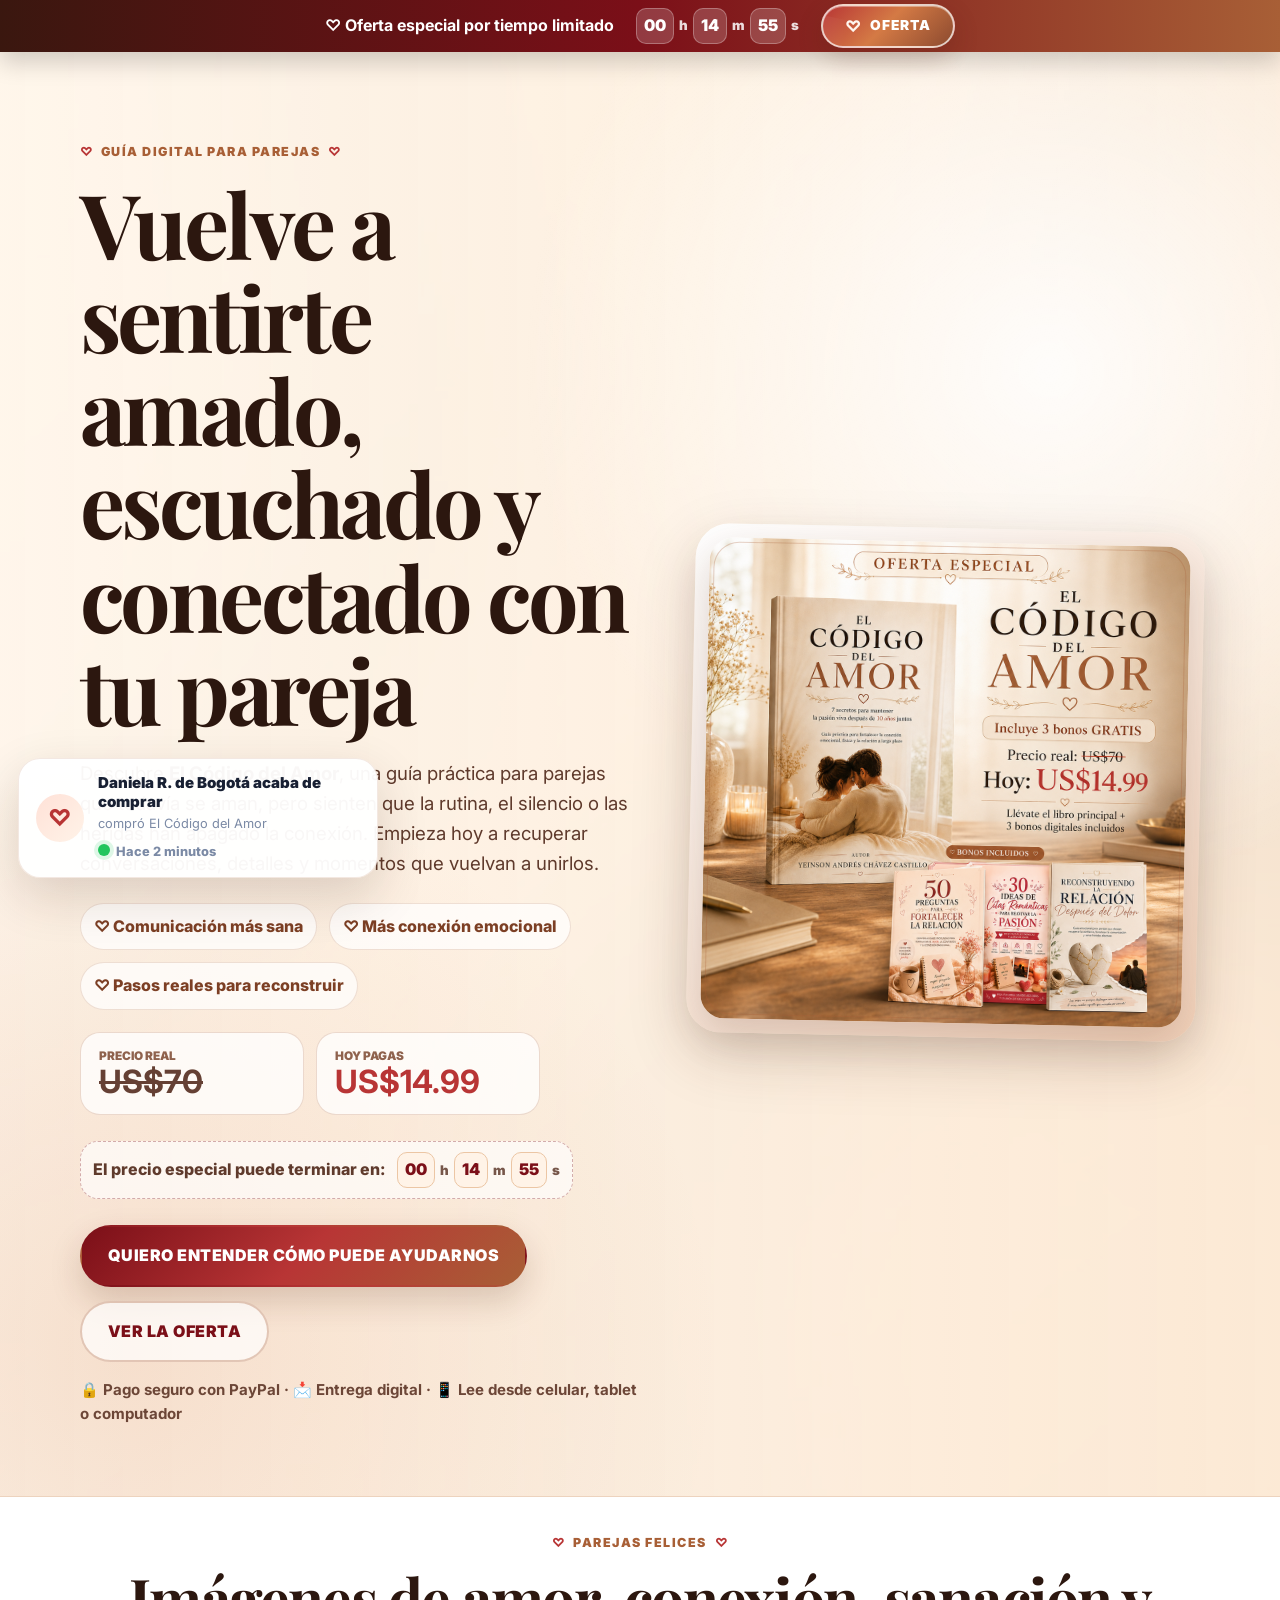
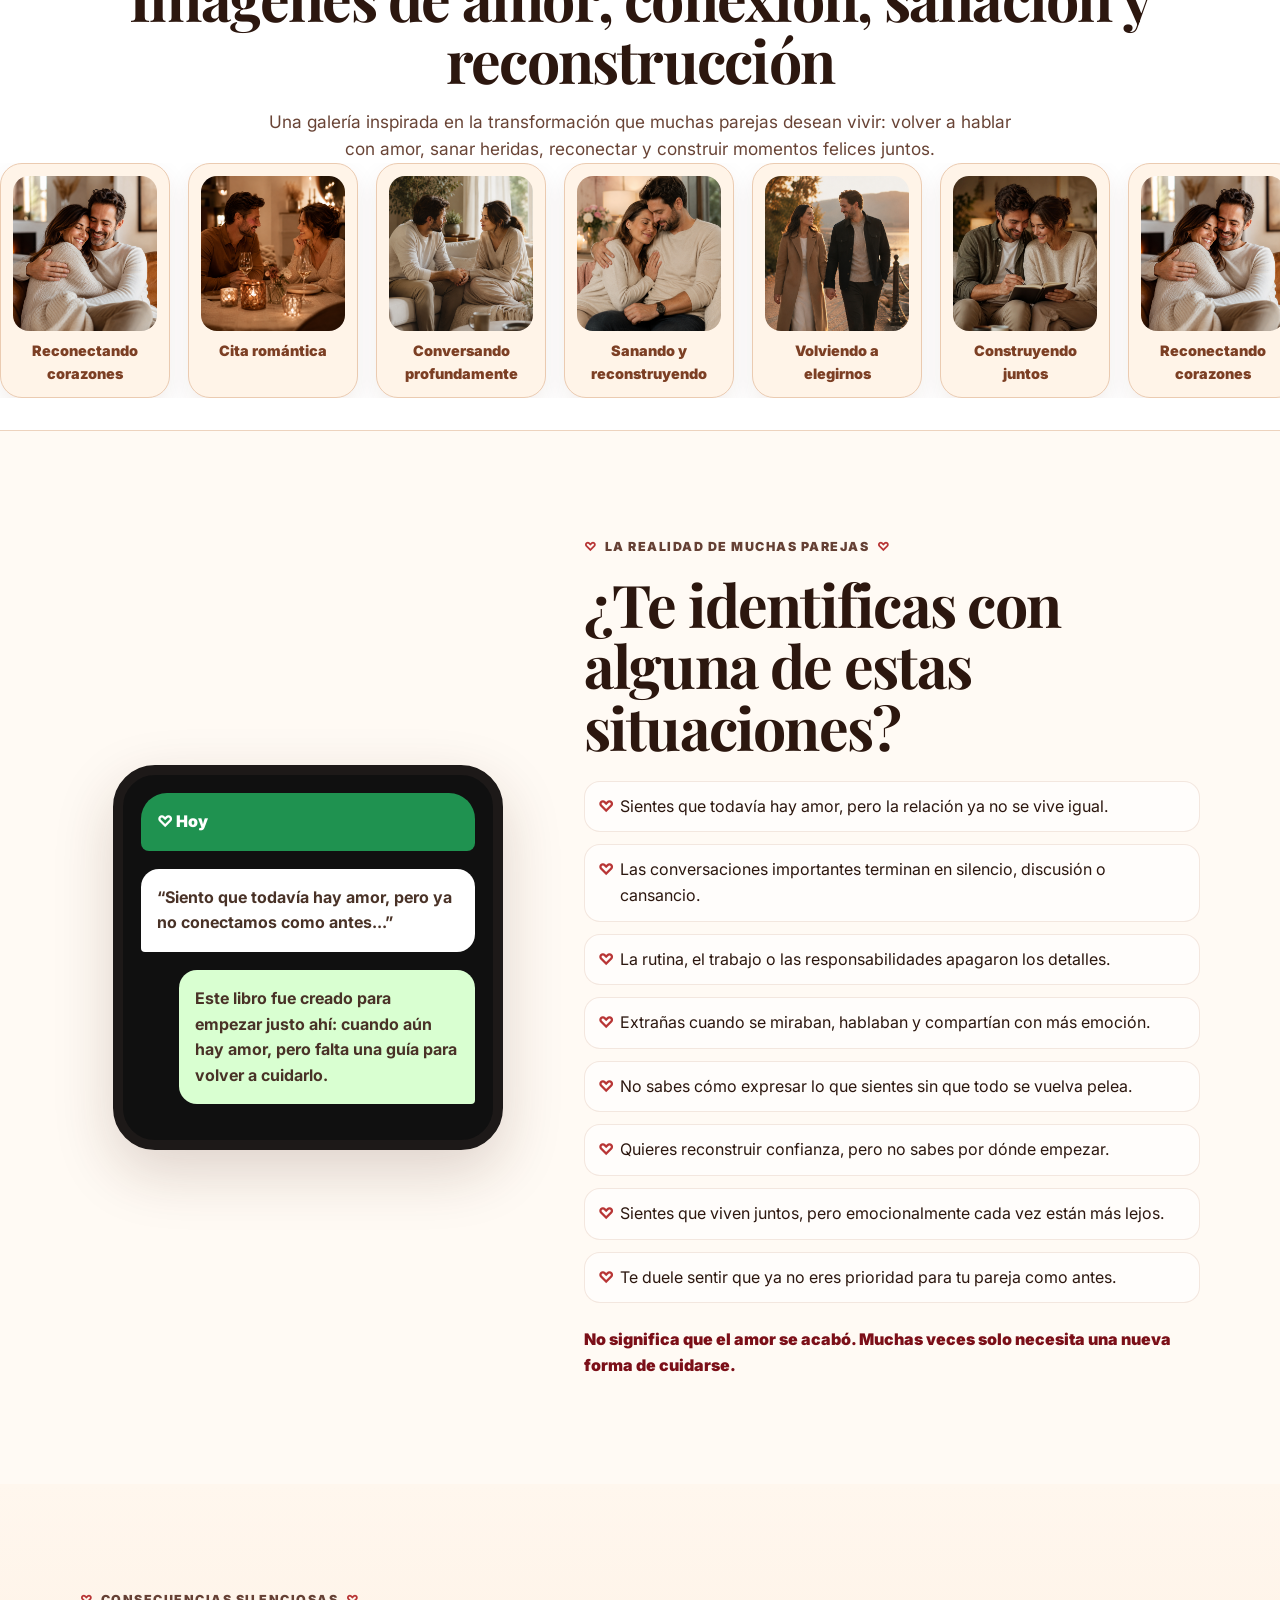
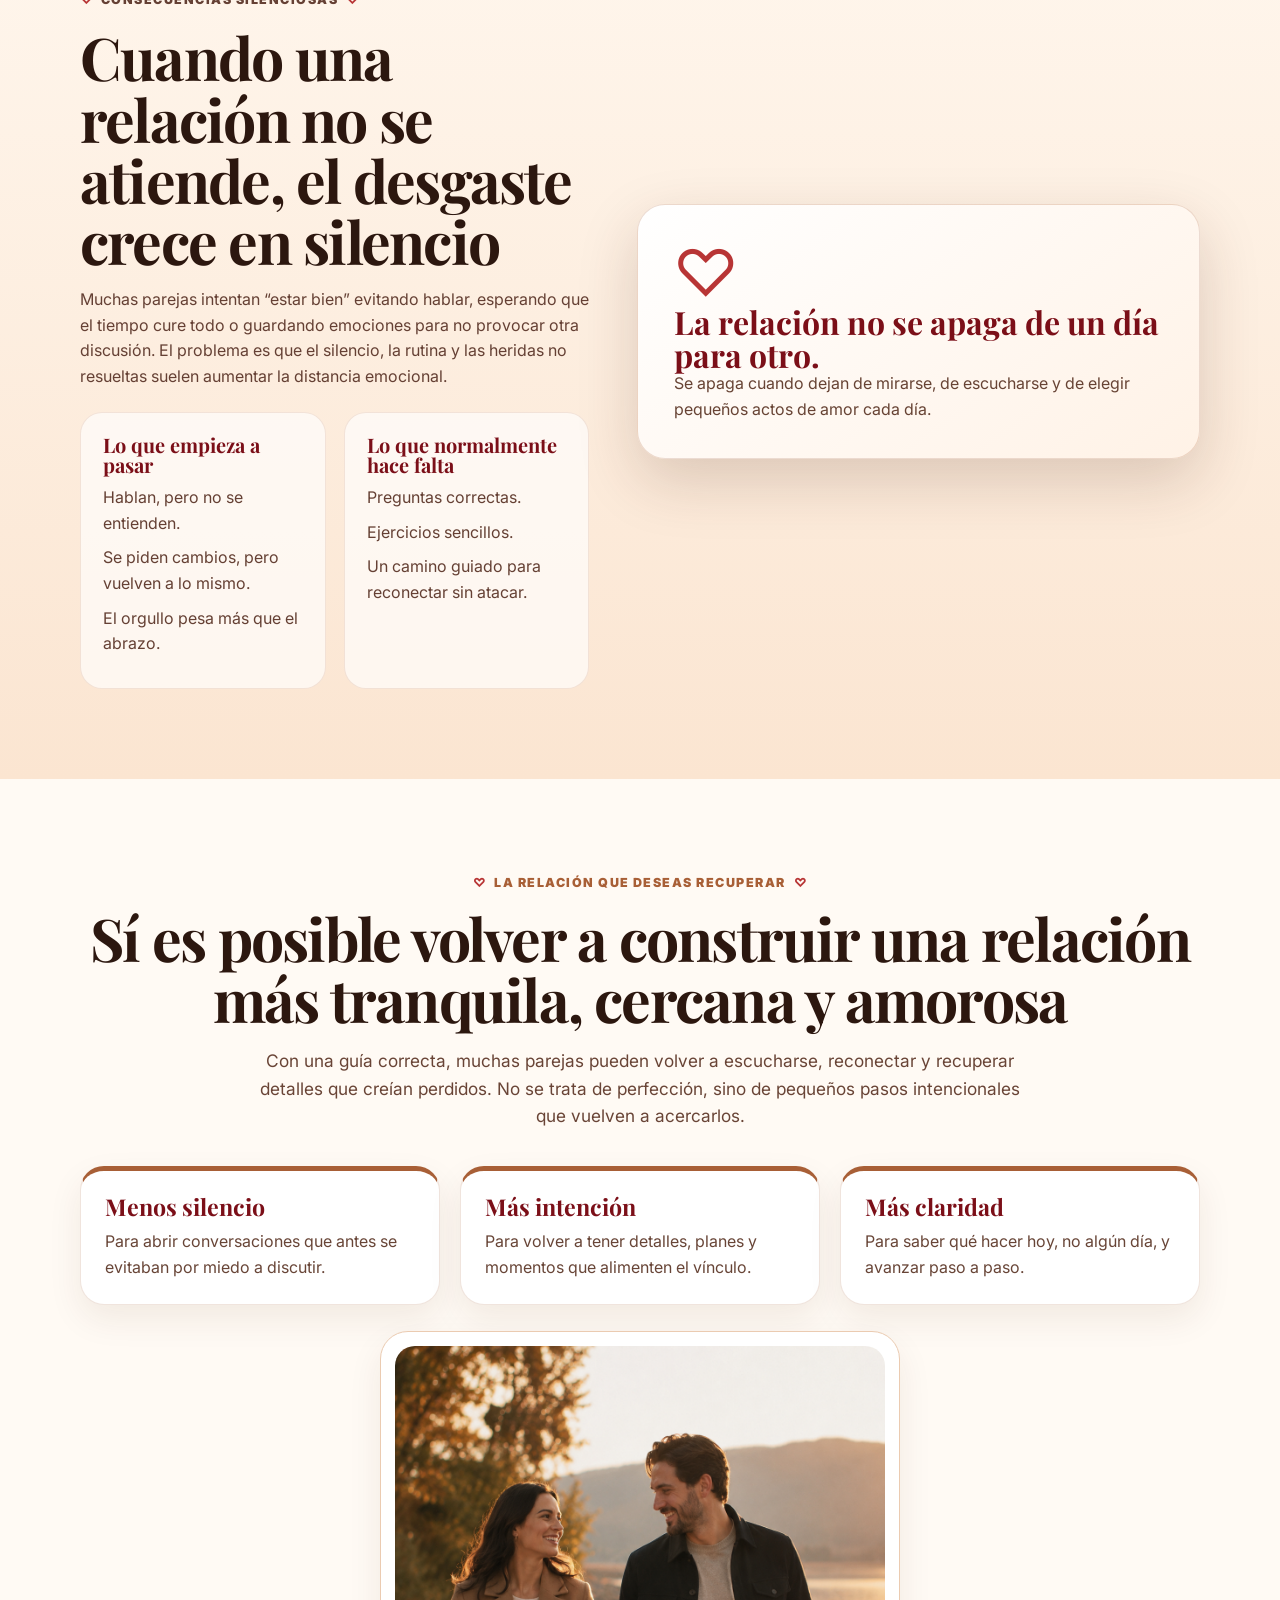
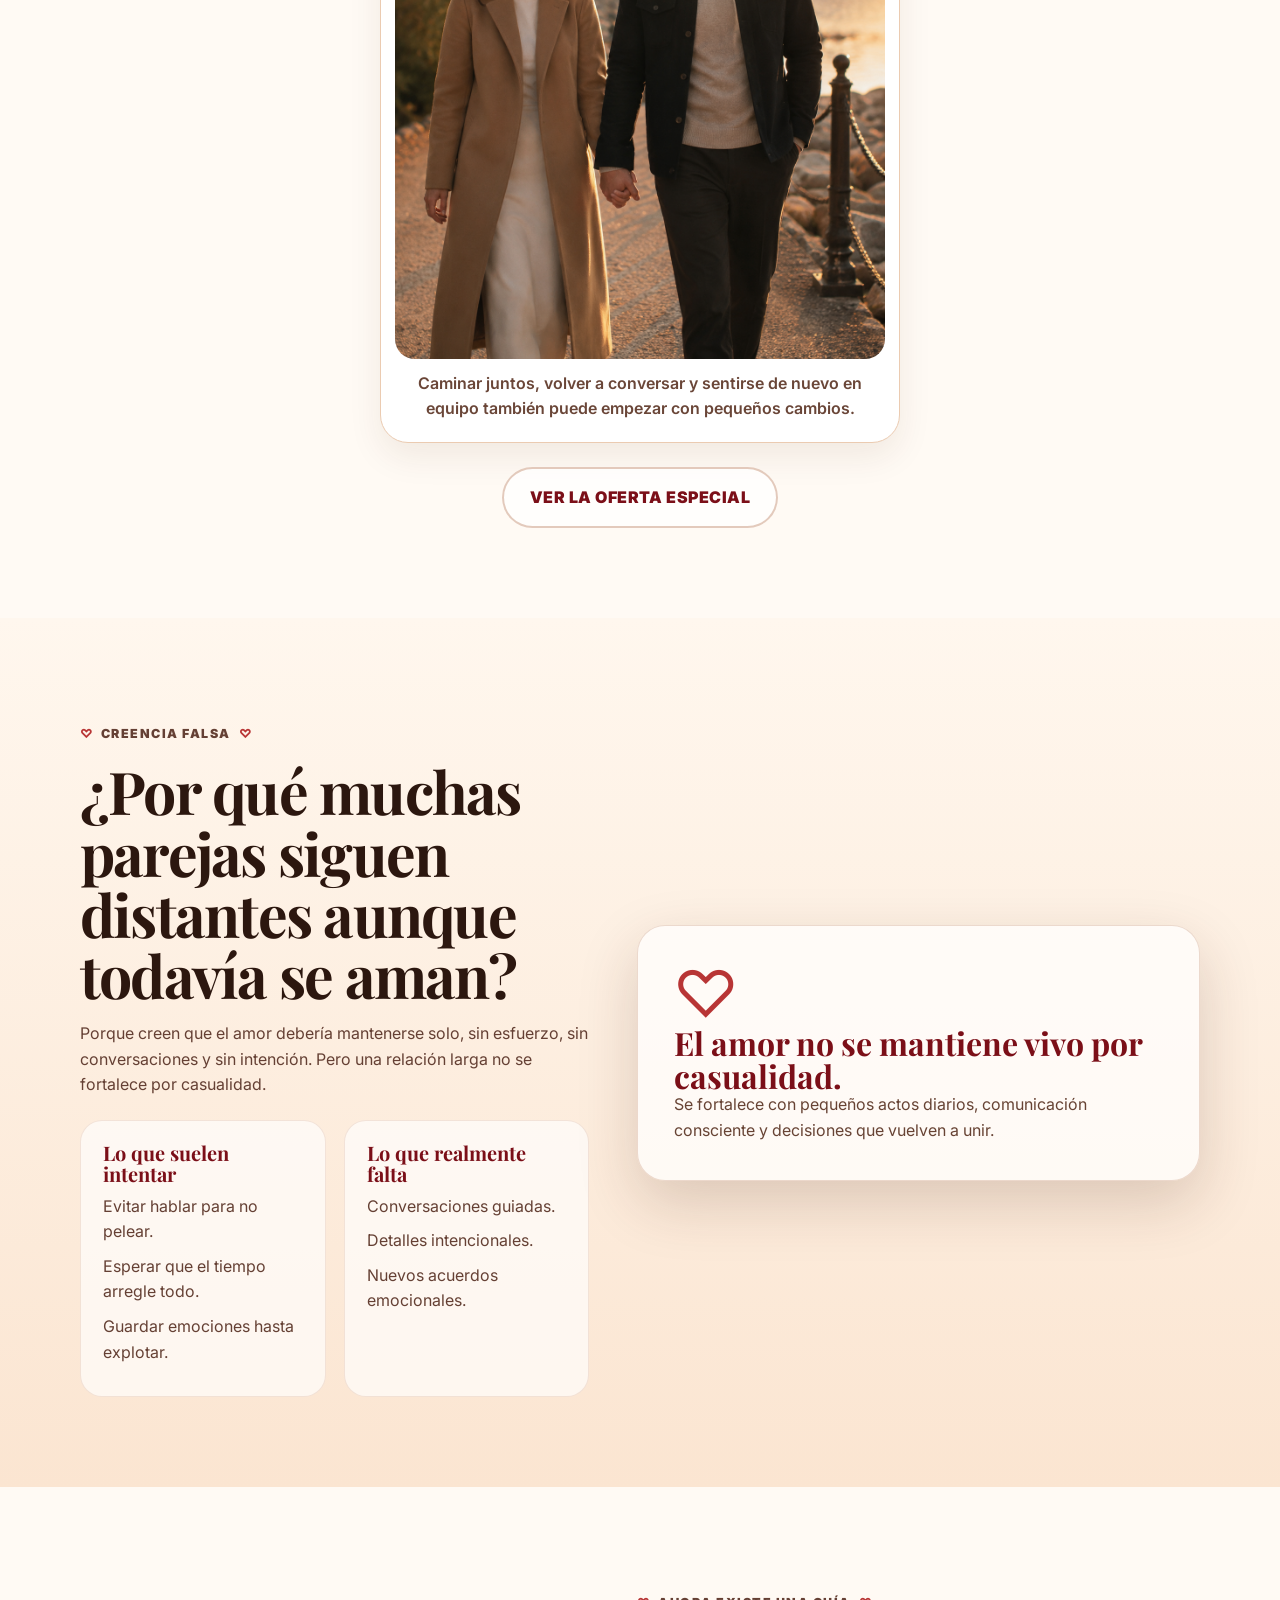
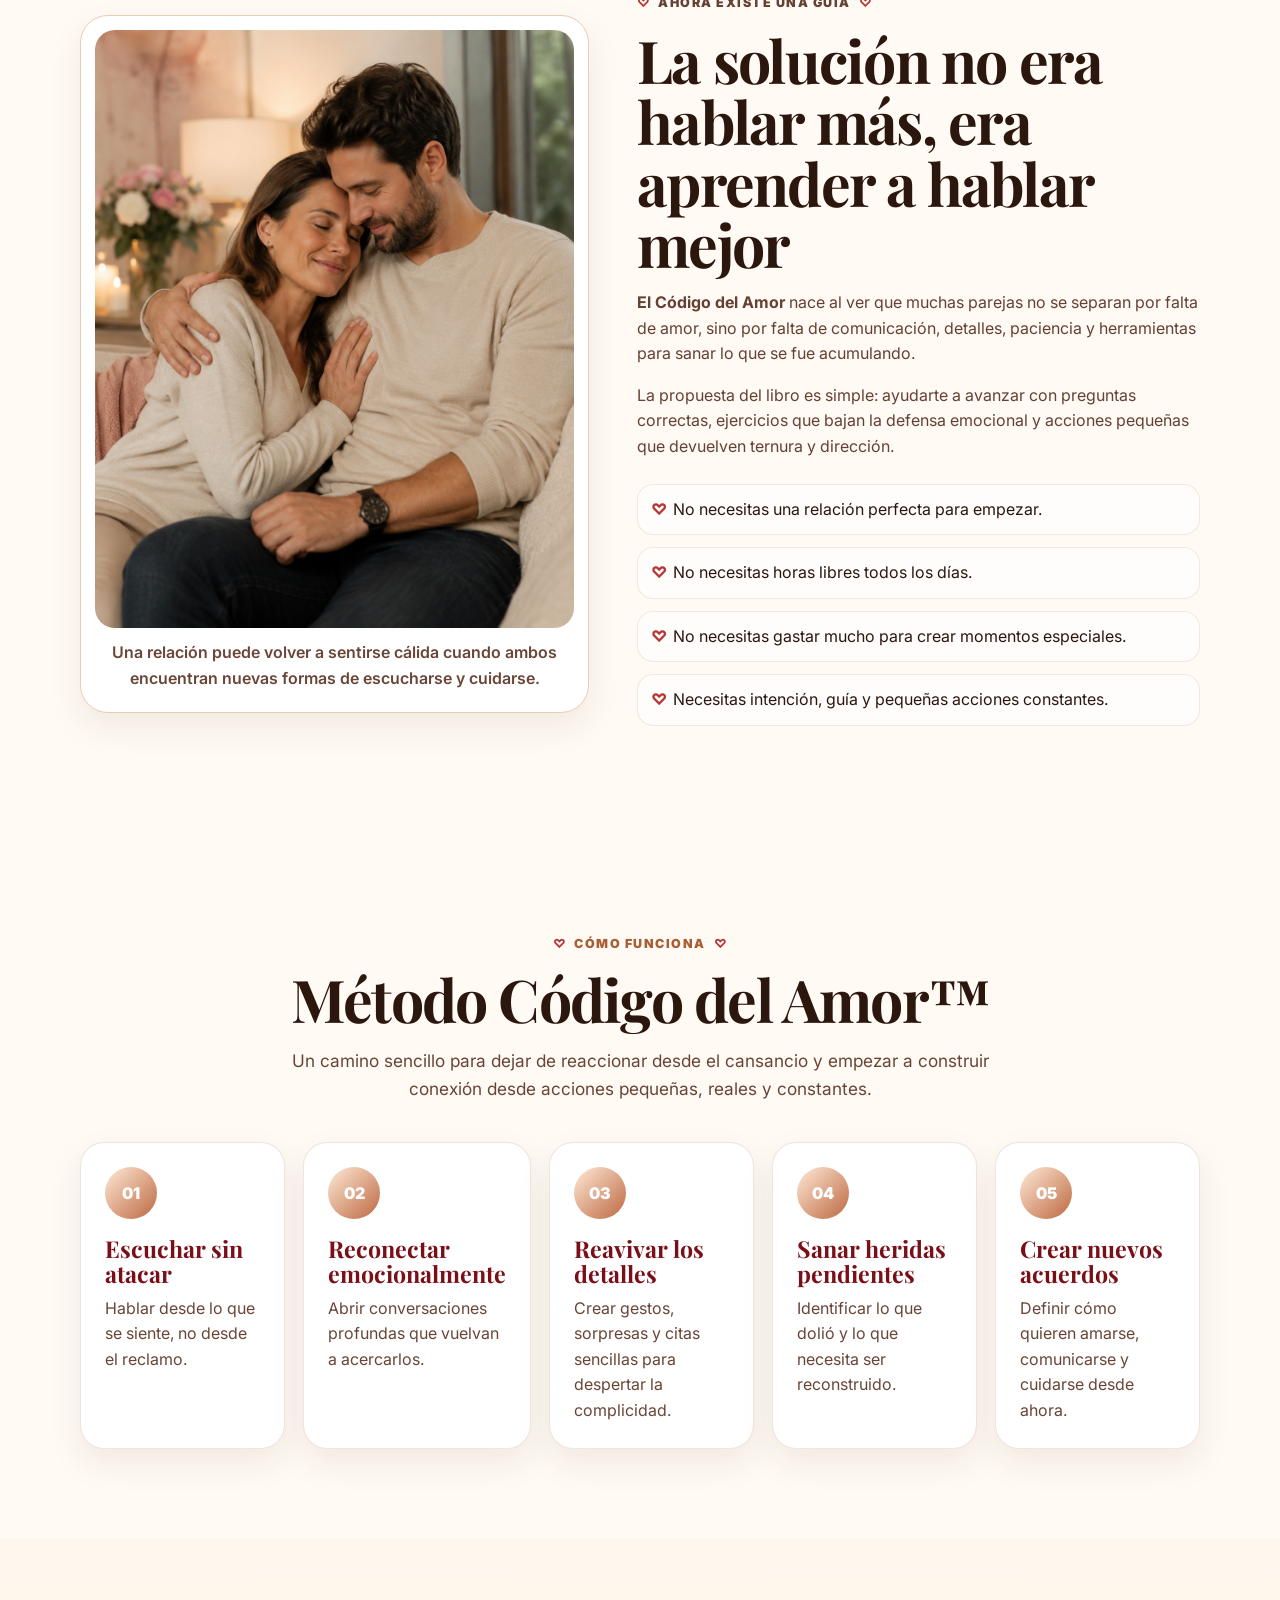
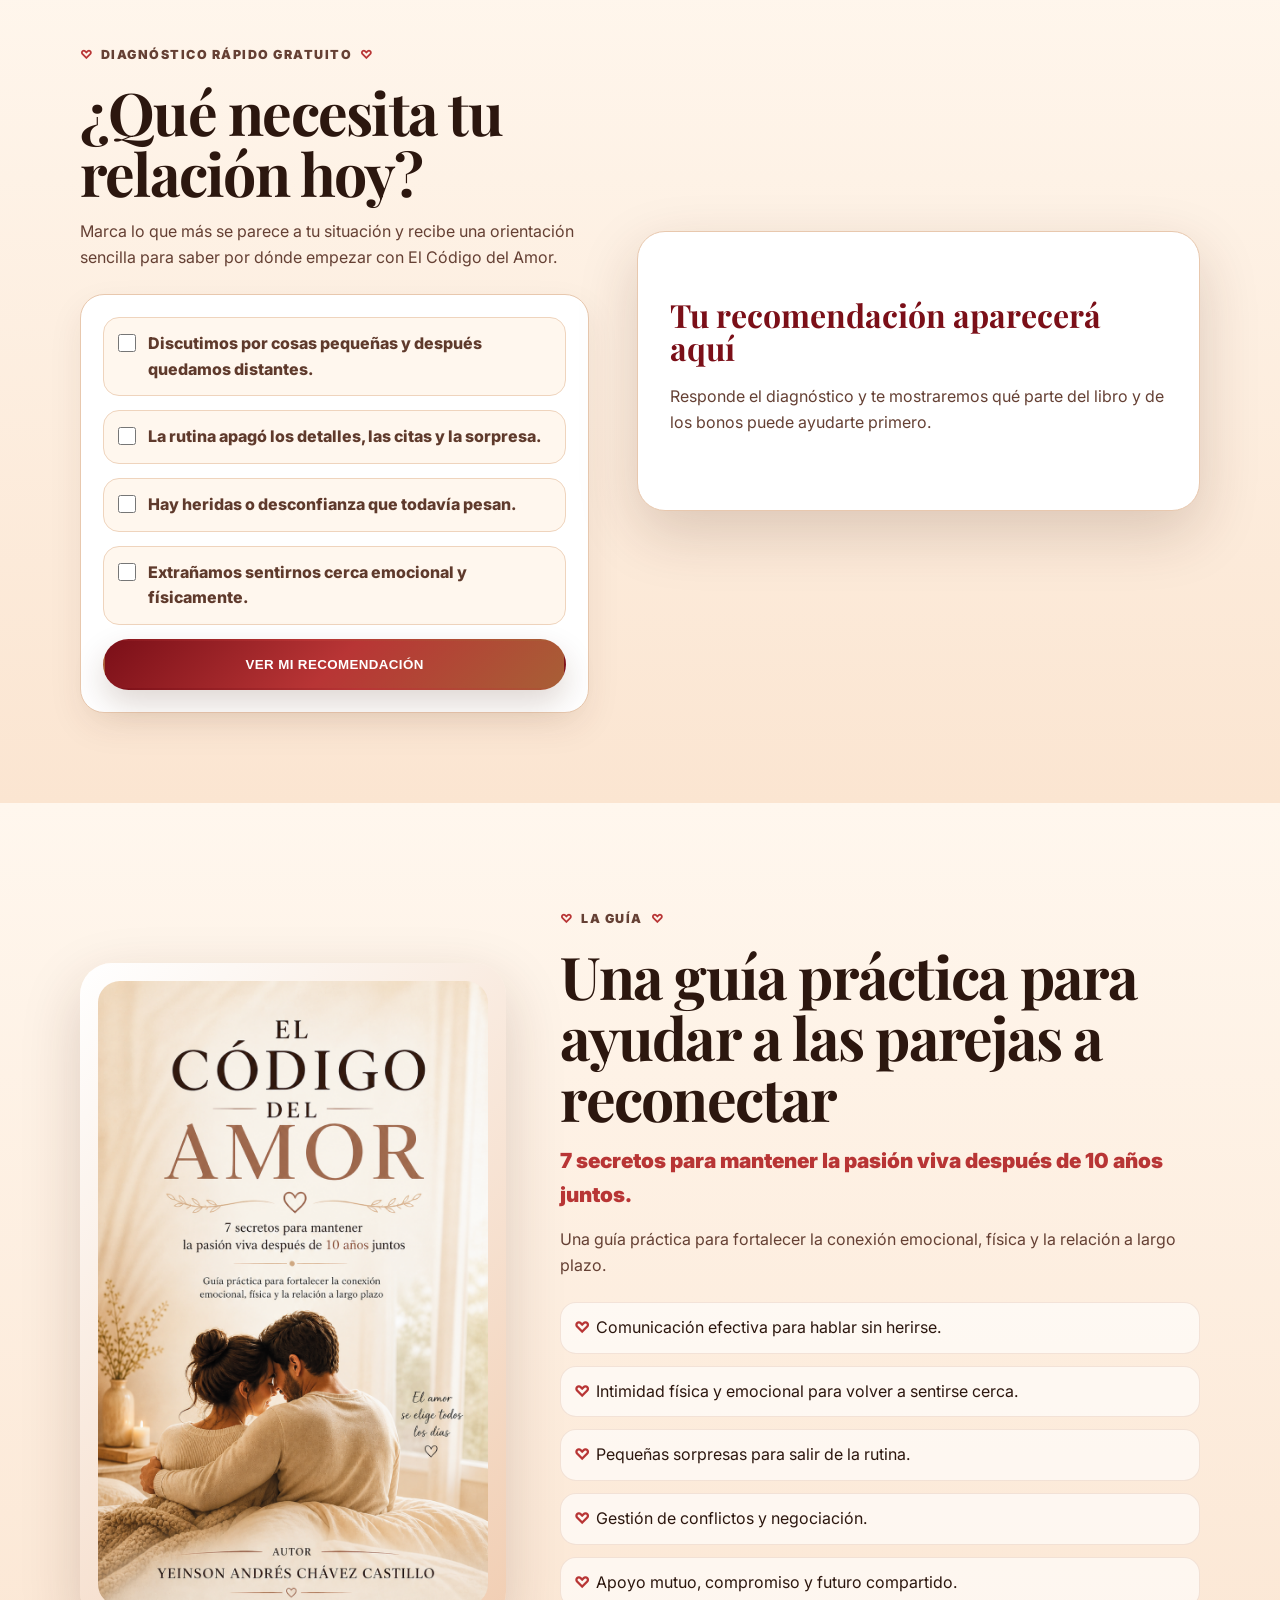
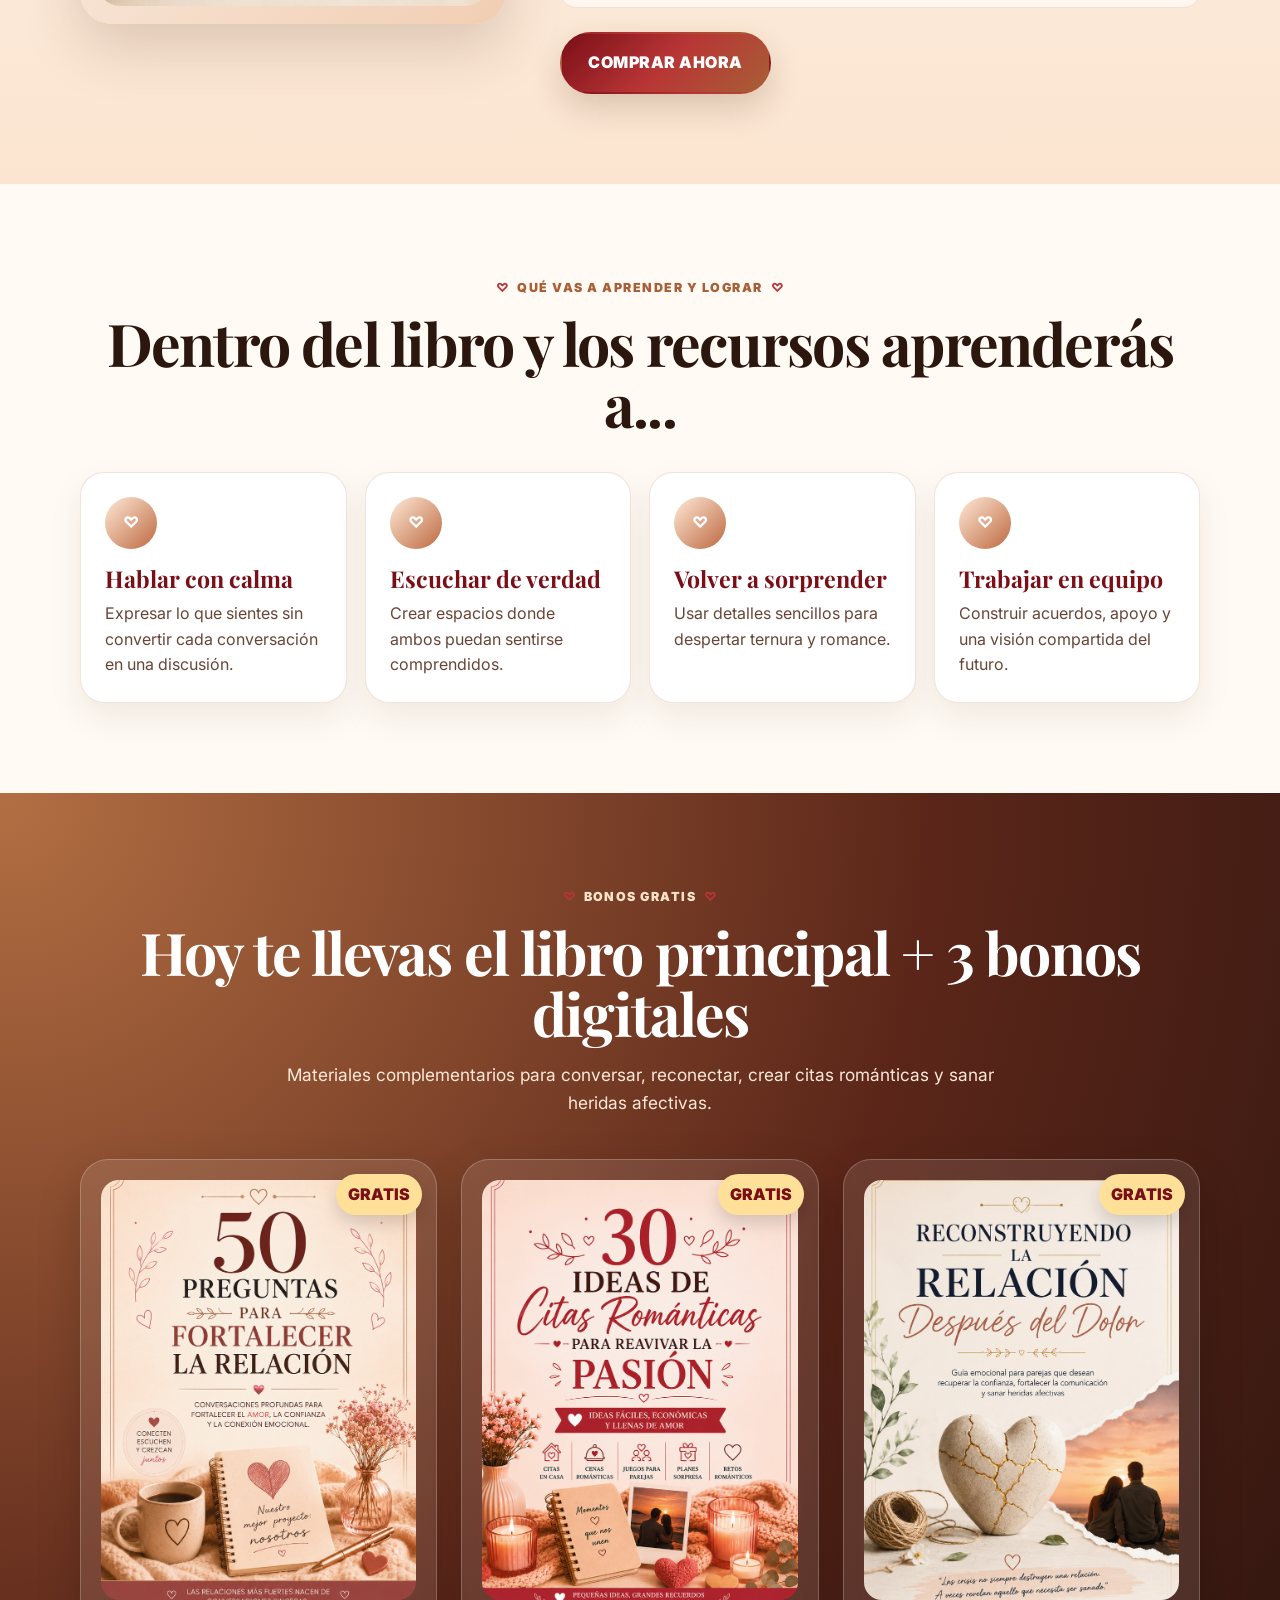
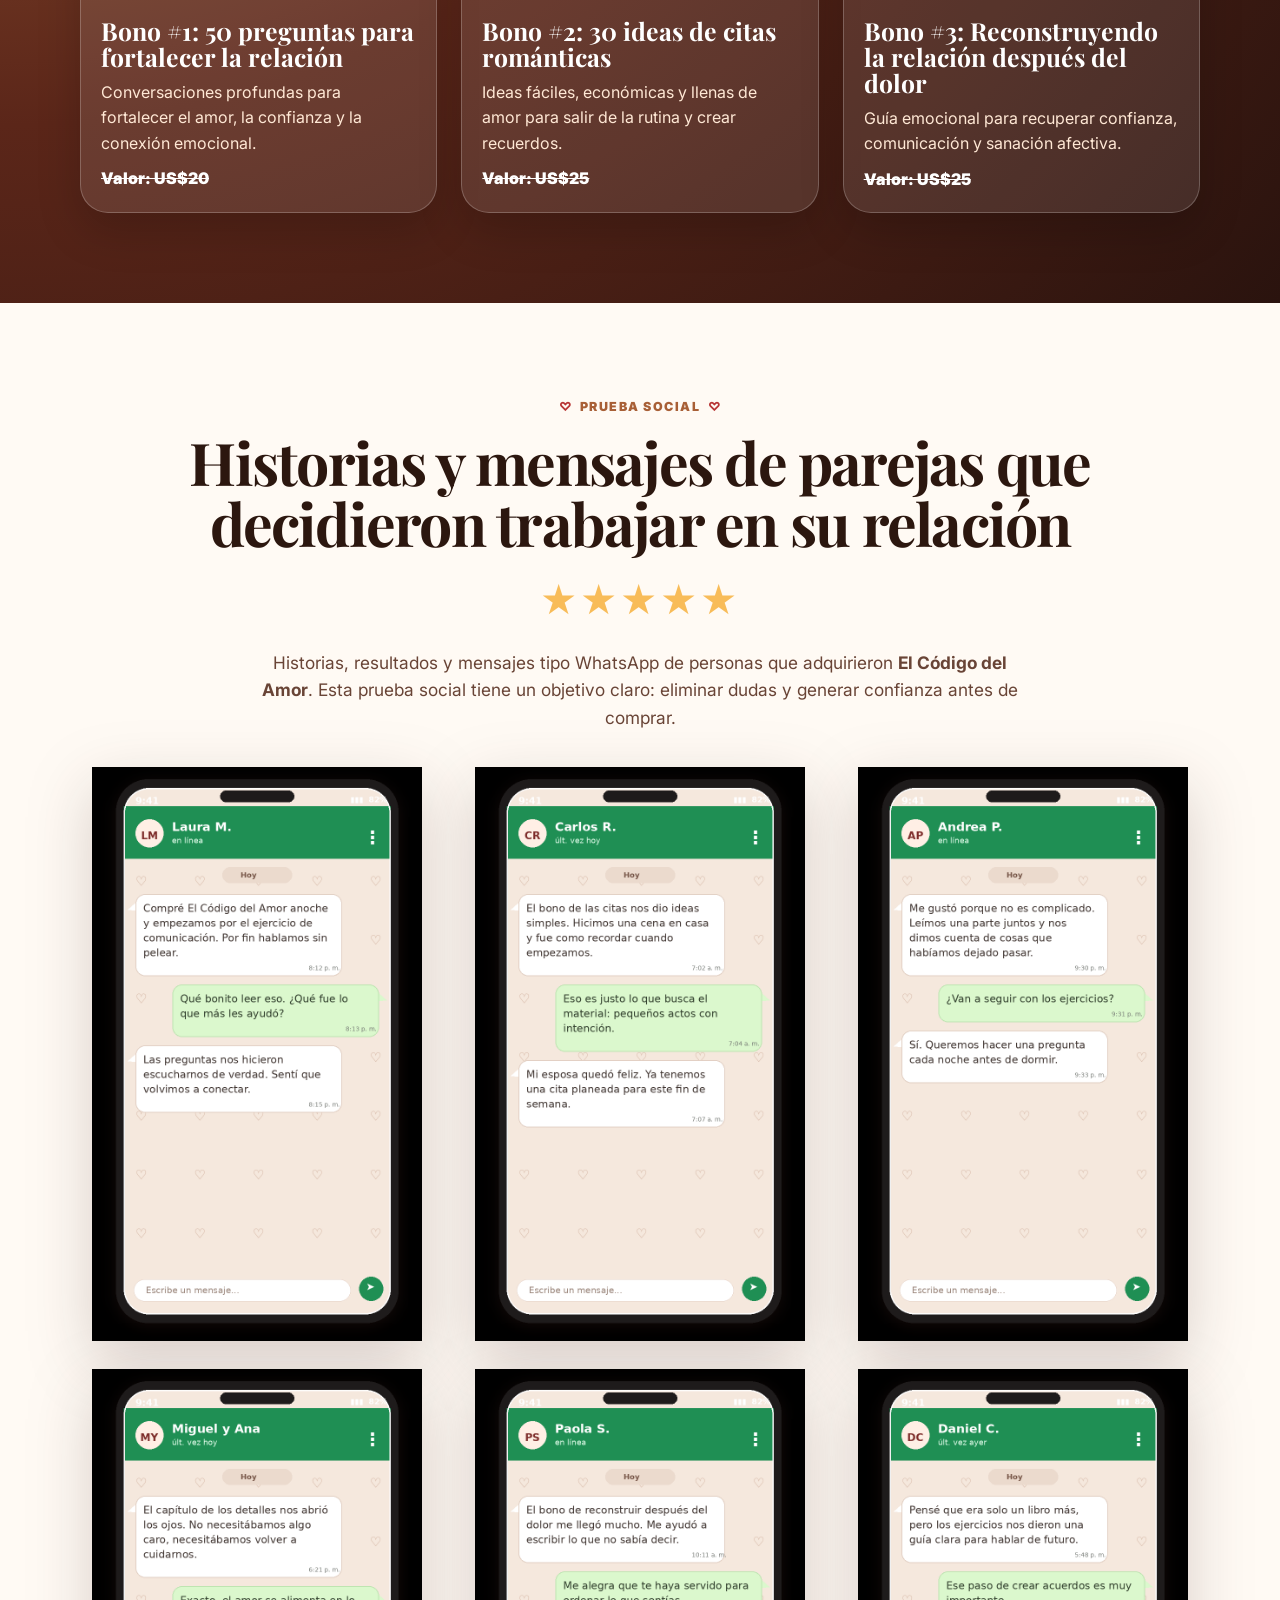
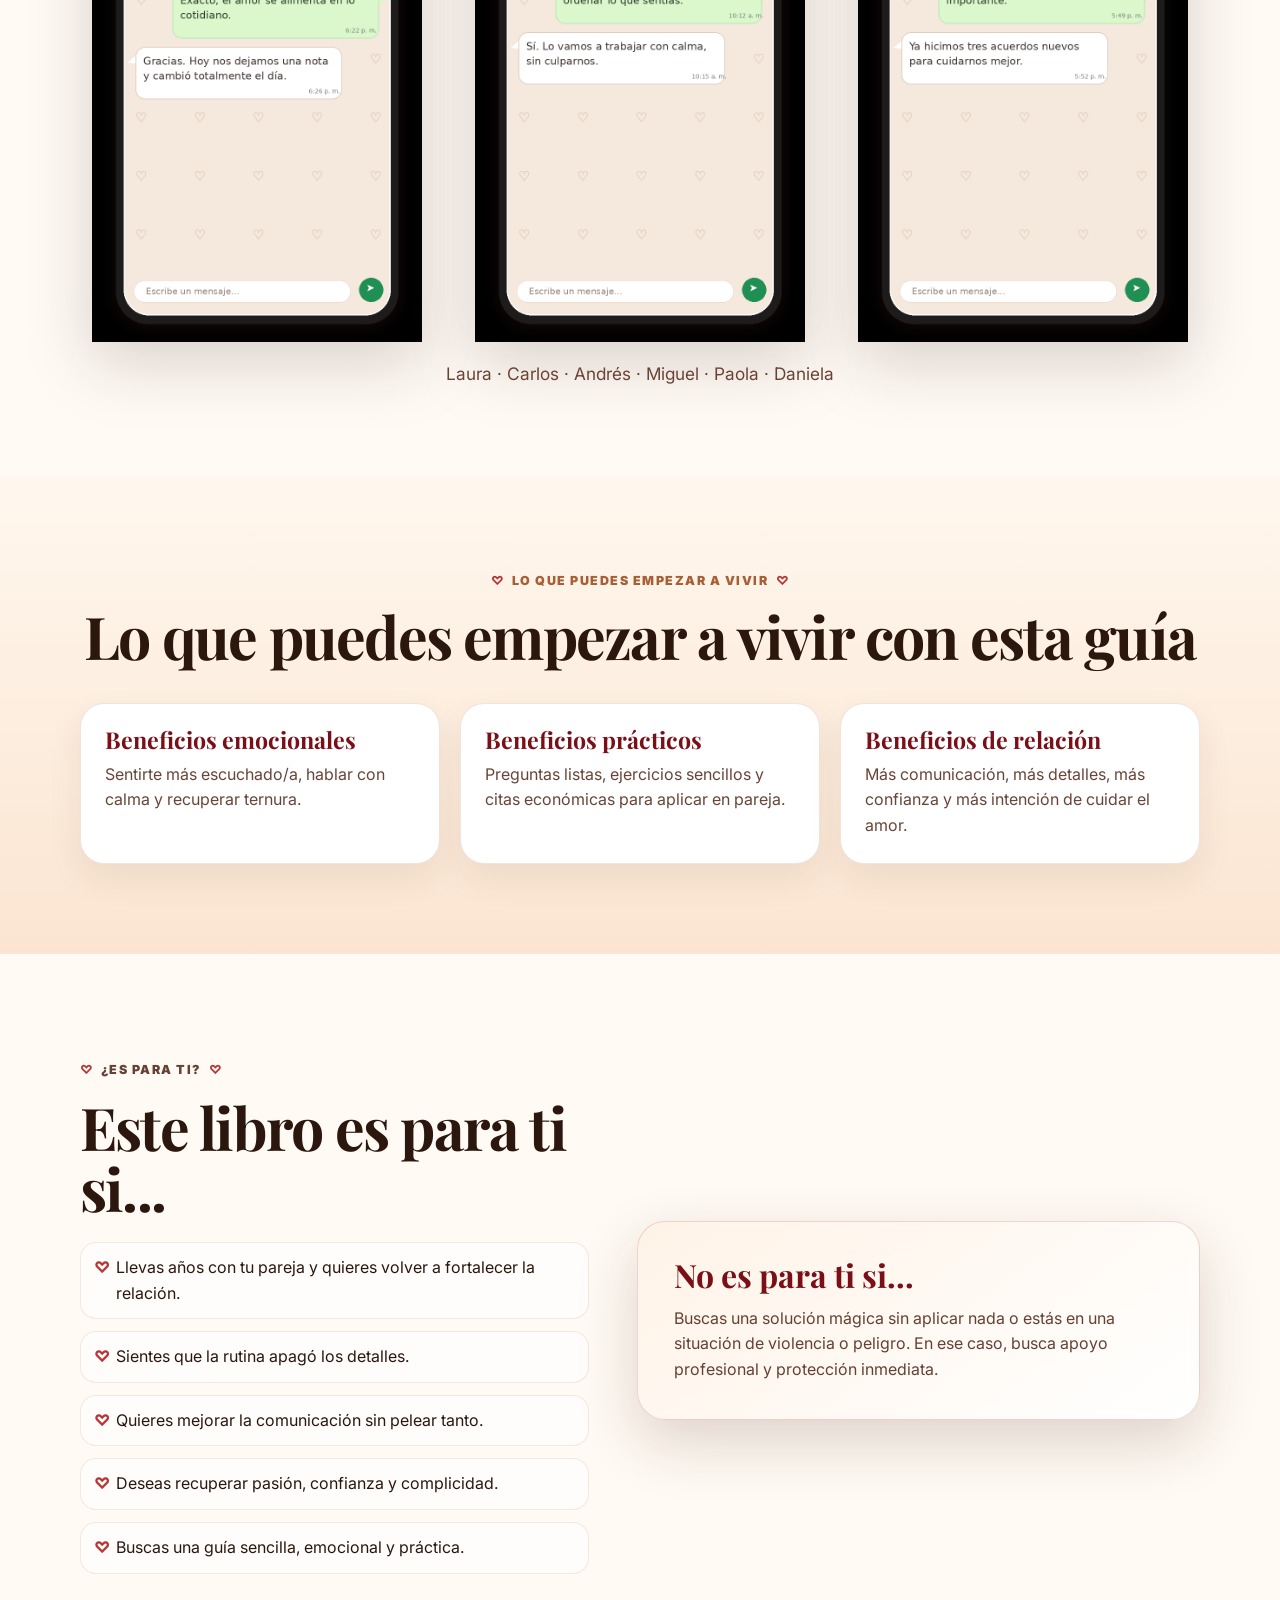
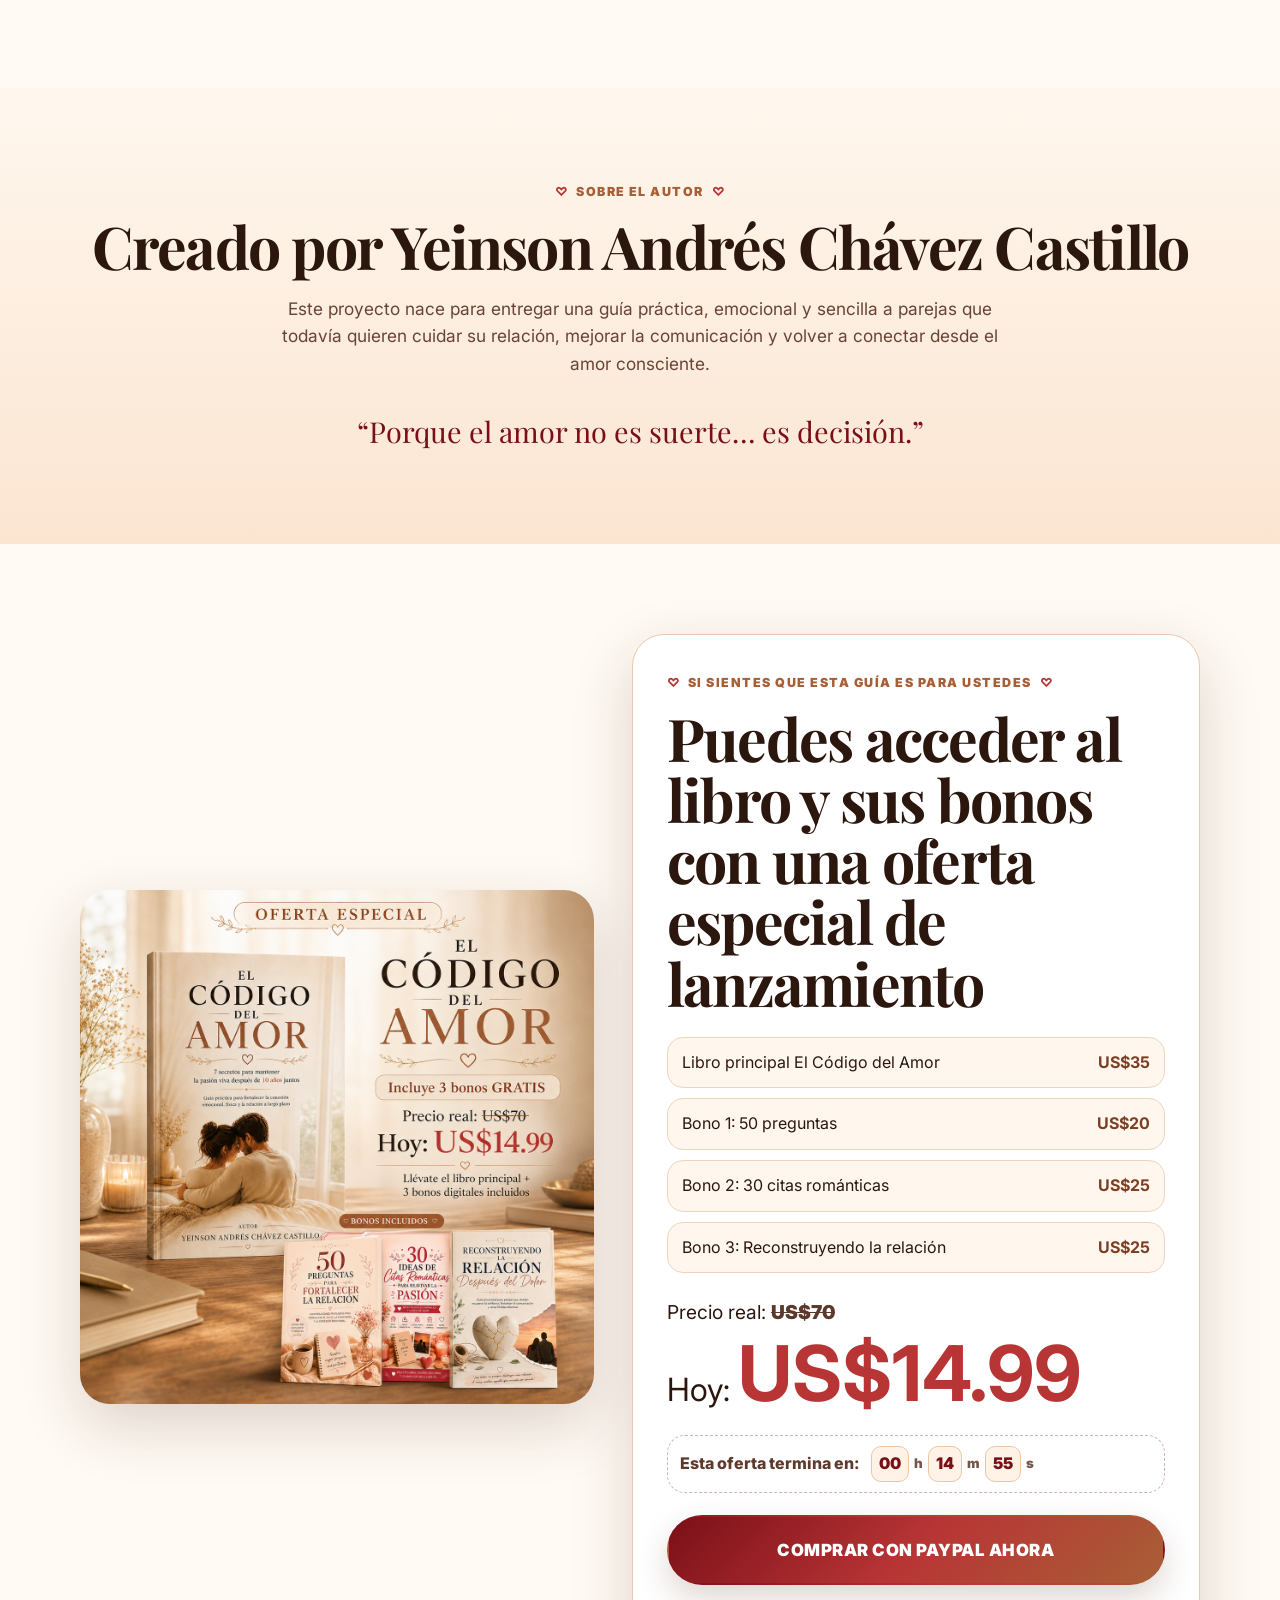
==== commit 5e730e30: "codigo" ====
--- a/index.html
+++ b/index.html
@@ -16,13 +16,13 @@
 <body>
   <div class="top-countdown" id="topbar">
     <div class="container top-countdown__inner">
-      <strong>♡ Oferta especial termina en:</strong>
+      <strong>♡ Oferta especial por tiempo limitado</strong>
       <div class="timer" aria-label="Temporizador de oferta">
         <span data-hours>00</span><small>h</small>
         <span data-minutes>15</span><small>m</small>
         <span data-seconds>00</span><small>s</small>
       </div>
-      <a href="#oferta">Ver oferta</a>
+      <a class="top-offer-link" href="#oferta">OFERTA</a>
     </div>
   </div>
 
@@ -31,13 +31,13 @@
     <div class="container hero__grid">
       <div class="hero__copy reveal">
         <p class="eyebrow">Guía digital para parejas</p>
-        <h1>Recupera la conexión, la pasión y la complicidad con tu pareja</h1>
-        <p class="hero__lead">Descubre <strong>El Código del Amor</strong>, una guía práctica para volver a conversar con calma, reavivar los detalles y fortalecer la relación aunque lleven años juntos.</p>
+        <h1>Vuelve a sentirte amado, escuchado y conectado con tu pareja</h1>
+        <p class="hero__lead">Descubre <strong>El Código del Amor</strong>, una guía práctica para parejas que todavía se aman, pero sienten que la rutina, el silencio o las heridas han apagado la conexión. Empieza hoy a recuperar conversaciones, detalles y momentos que vuelvan a unirlos.</p>
 
         <div class="hero__chips">
-          <span>♡ Comunicación emocional</span>
-          <span>♡ Citas románticas</span>
-          <span>♡ Sanación y confianza</span>
+          <span>♡ Comunicación más sana</span>
+          <span>♡ Más conexión emocional</span>
+          <span>♡ Pasos reales para reconstruir</span>
         </div>
 
         <div class="price-card price-card--hero">
@@ -61,8 +61,8 @@
         </div>
 
         <div class="cta-row">
-          <a class="btn btn--primary js-buy" href="https://www.paypal.com/ncp/payment/5SVQS9JZCKNDE" target="_blank" rel="noopener">Sí, quiero el libro + 3 bonos</a>
-          <a class="btn btn--ghost" href="#bonos">Ver bonos incluidos</a>
+          <a class="btn btn--primary" href="#dolores">Quiero entender cómo puede ayudarnos</a>
+          <a class="btn btn--ghost btn--offer" href="#oferta">Ver la oferta</a>
         </div>
 
         <p class="trustline">🔒 Pago seguro con PayPal · 📩 Entrega digital · 📱 Lee desde celular, tablet o computador</p>
@@ -77,19 +77,26 @@
   </header>
 
   <main>
-    <section class="visual-gallery" aria-label="Galería visual">
+    <section class="visual-gallery" aria-label="Galería visual de parejas felices">
+      <div class="container centered reveal">
+        <p class="eyebrow">Parejas felices</p>
+        <h2>Imágenes de amor, conexión, sanación y reconstrucción</h2>
+        <p class="section__intro">Una galería inspirada en la transformación que muchas parejas desean vivir: volver a hablar con amor, sanar heridas, reconectar y construir momentos felices juntos.</p>
+      </div>
       <div class="marquee">
         <div class="marquee__track">
-          <article><img src="img/libro-principal.png" alt="Libro El Código del Amor" /><span>Libro principal</span></article>
-          <article><img src="img/bono-1-50-preguntas.png" alt="Bono 50 preguntas" /><span>Conversaciones profundas</span></article>
-          <article><img src="img/bono-2-30-citas.png" alt="Bono 30 citas románticas" /><span>Citas románticas</span></article>
-          <article><img src="img/bono-3-reconstruyendo.png" alt="Bono reconstruyendo la relación" /><span>Sanar y reconstruir</span></article>
-          <article><img src="img/oferta-especial-codigo-amor.png" alt="Paquete completo" /><span>Paquete completo</span></article>
-          <article><img src="img/libro-principal.png" alt="Libro El Código del Amor" /><span>Libro principal</span></article>
-          <article><img src="img/bono-1-50-preguntas.png" alt="Bono 50 preguntas" /><span>Conversaciones profundas</span></article>
-          <article><img src="img/bono-2-30-citas.png" alt="Bono 30 citas románticas" /><span>Citas románticas</span></article>
-          <article><img src="img/bono-3-reconstruyendo.png" alt="Bono reconstruyendo la relación" /><span>Sanar y reconstruir</span></article>
-          <article><img src="img/oferta-especial-codigo-amor.png" alt="Paquete completo" /><span>Paquete completo</span></article>
+          <article><img src="img/carrusel-pareja-1.png" alt="Pareja feliz reconectando corazones en casa" /><span>Reconectando corazones</span></article>
+          <article><img src="img/carrusel-pareja-2.png" alt="Pareja feliz compartiendo una cita romántica" /><span>Cita romántica</span></article>
+          <article><img src="img/carrusel-pareja-3.png" alt="Pareja feliz conversando profundamente" /><span>Conversando profundamente</span></article>
+          <article><img src="img/carrusel-pareja-4.png" alt="Pareja feliz sanando y reconstruyendo su relación" /><span>Sanando y reconstruyendo</span></article>
+          <article><img src="img/carrusel-pareja-5.png" alt="Pareja feliz caminando y volviendo a elegirse" /><span>Volviendo a elegirnos</span></article>
+          <article><img src="img/carrusel-pareja-6.png" alt="Pareja feliz construyendo sueños juntos" /><span>Construyendo juntos</span></article>
+          <article><img src="img/carrusel-pareja-1.png" alt="Pareja feliz reconectando corazones en casa" /><span>Reconectando corazones</span></article>
+          <article><img src="img/carrusel-pareja-2.png" alt="Pareja feliz compartiendo una cita romántica" /><span>Cita romántica</span></article>
+          <article><img src="img/carrusel-pareja-3.png" alt="Pareja feliz conversando profundamente" /><span>Conversando profundamente</span></article>
+          <article><img src="img/carrusel-pareja-4.png" alt="Pareja feliz sanando y reconstruyendo su relación" /><span>Sanando y reconstruyendo</span></article>
+          <article><img src="img/carrusel-pareja-5.png" alt="Pareja feliz caminando y volviendo a elegirse" /><span>Volviendo a elegirnos</span></article>
+          <article><img src="img/carrusel-pareja-6.png" alt="Pareja feliz construyendo sueños juntos" /><span>Construyendo juntos</span></article>
         </div>
       </div>
     </section>
@@ -102,7 +109,7 @@
           <p class="answer">Este libro fue creado para empezar justo ahí: cuando aún hay amor, pero falta una guía para volver a cuidarlo.</p>
         </div>
         <div class="section__copy reveal reveal-delay">
-          <p class="eyebrow">Dolores de pareja</p>
+          <p class="eyebrow">La realidad de muchas parejas</p>
           <h2>¿Te identificas con alguna de estas situaciones?</h2>
           <ul class="pain-list">
             <li>Sientes que todavía hay amor, pero la relación ya no se vive igual.</li>
@@ -115,6 +122,57 @@
             <li>Te duele sentir que ya no eres prioridad para tu pareja como antes.</li>
           </ul>
           <p class="highlight-text">No significa que el amor se acabó. Muchas veces solo necesita una nueva forma de cuidarse.</p>
+        </div>
+      </div>
+    </section>
+
+    <!-- CARTA 3: LA FRUSTRACIÓN -->
+    <section class="section frustration section--cream" id="frustracion">
+      <div class="container split">
+        <div class="section__copy reveal">
+          <p class="eyebrow">Consecuencias silenciosas</p>
+          <h2>Cuando una relación no se atiende, el desgaste crece en silencio</h2>
+          <p>Muchas parejas intentan “estar bien” evitando hablar, esperando que el tiempo cure todo o guardando emociones para no provocar otra discusión. El problema es que el silencio, la rutina y las heridas no resueltas suelen aumentar la distancia emocional.</p>
+          <div class="two-cols-list">
+            <div>
+              <h3>Lo que empieza a pasar</h3>
+              <p>Hablan, pero no se entienden.</p>
+              <p>Se piden cambios, pero vuelven a lo mismo.</p>
+              <p>El orgullo pesa más que el abrazo.</p>
+            </div>
+            <div>
+              <h3>Lo que normalmente hace falta</h3>
+              <p>Preguntas correctas.</p>
+              <p>Ejercicios sencillos.</p>
+              <p>Un camino guiado para reconectar sin atacar.</p>
+            </div>
+          </div>
+        </div>
+        <div class="quote-card reveal reveal-delay">
+          <span>♡</span>
+          <h3>La relación no se apaga de un día para otro.</h3>
+          <p>Se apaga cuando dejan de mirarse, de escucharse y de elegir pequeños actos de amor cada día.</p>
+        </div>
+      </div>
+    </section>
+
+    <!-- CARTA 4: LA OPORTUNIDAD -->
+    <section class="section opportunity" id="oportunidad">
+      <div class="container centered reveal">
+        <p class="eyebrow">La relación que deseas recuperar</p>
+        <h2>Sí es posible volver a construir una relación más tranquila, cercana y amorosa</h2>
+        <p class="section__intro">Con una guía correcta, muchas parejas pueden volver a escucharse, reconectar y recuperar detalles que creían perdidos. No se trata de perfección, sino de pequeños pasos intencionales que vuelven a acercarlos.</p>
+        <div class="benefit-grid">
+          <article><h3>Menos silencio</h3><p>Para abrir conversaciones que antes se evitaban por miedo a discutir.</p></article>
+          <article><h3>Más intención</h3><p>Para volver a tener detalles, planes y momentos que alimenten el vínculo.</p></article>
+          <article><h3>Más claridad</h3><p>Para saber qué hacer hoy, no algún día, y avanzar paso a paso.</p></article>
+        </div>
+        <div class="inline-photo reveal reveal-delay">
+          <img src="img/carrusel-pareja-5.png" alt="Pareja feliz caminando y reconstruyendo su relación" />
+          <p>Caminar juntos, volver a conversar y sentirse de nuevo en equipo también puede empezar con pequeños cambios.</p>
+        </div>
+        <div class="soft-offer-row reveal">
+          <a class="btn btn--ghost btn--offer" href="#oferta">Ver la oferta especial</a>
         </div>
       </div>
     </section>
@@ -148,9 +206,31 @@
       </div>
     </section>
 
+    <!-- CARTA 5 Y 6: MI HISTORIA + EL DESCUBRIMIENTO -->
+    <section class="section story" id="historia">
+      <div class="container split">
+        <div class="section-photo reveal">
+          <img src="img/carrusel-pareja-4.png" alt="Pareja feliz sanando y reconstruyendo su relación" />
+          <p>Una relación puede volver a sentirse cálida cuando ambos encuentran nuevas formas de escucharse y cuidarse.</p>
+        </div>
+        <div class="section__copy reveal reveal-delay">
+          <p class="eyebrow">Ahora existe una guía</p>
+          <h2>La solución no era hablar más, era aprender a hablar mejor</h2>
+          <p><strong>El Código del Amor</strong> nace al ver que muchas parejas no se separan por falta de amor, sino por falta de comunicación, detalles, paciencia y herramientas para sanar lo que se fue acumulando.</p>
+          <p>La propuesta del libro es simple: ayudarte a avanzar con preguntas correctas, ejercicios que bajan la defensa emocional y acciones pequeñas que devuelven ternura y dirección.</p>
+          <ul class="checklist">
+            <li>No necesitas una relación perfecta para empezar.</li>
+            <li>No necesitas horas libres todos los días.</li>
+            <li>No necesitas gastar mucho para crear momentos especiales.</li>
+            <li>Necesitas intención, guía y pequeñas acciones constantes.</li>
+          </ul>
+        </div>
+      </div>
+    </section>
+
     <section class="section method" id="metodo">
       <div class="container centered reveal">
-        <p class="eyebrow">Mecanismo único</p>
+        <p class="eyebrow">Cómo funciona</p>
         <h2>Método Código del Amor™</h2>
         <p class="section__intro">Un camino sencillo para dejar de reaccionar desde el cansancio y empezar a construir conexión desde acciones pequeñas, reales y constantes.</p>
         <div class="steps">
@@ -163,14 +243,36 @@
       </div>
     </section>
 
+    <!-- HERRAMIENTA INTERACTIVA: TIPO LA SECCIÓN DE IA DE REFERENCIA -->
+    <section class="section diagnostic section--cream" id="diagnostico">
+      <div class="container split">
+        <div class="section__copy reveal">
+          <p class="eyebrow">Diagnóstico rápido gratuito</p>
+          <h2>¿Qué necesita tu relación hoy?</h2>
+          <p>Marca lo que más se parece a tu situación y recibe una orientación sencilla para saber por dónde empezar con El Código del Amor.</p>
+          <form class="diagnostic-box" id="loveDiagnostic">
+            <label><input type="checkbox" value="comunicacion"> Discutimos por cosas pequeñas y después quedamos distantes.</label>
+            <label><input type="checkbox" value="rutina"> La rutina apagó los detalles, las citas y la sorpresa.</label>
+            <label><input type="checkbox" value="confianza"> Hay heridas o desconfianza que todavía pesan.</label>
+            <label><input type="checkbox" value="intimidad"> Extrañamos sentirnos cerca emocional y físicamente.</label>
+            <button type="button" class="btn btn--primary" id="diagnosticBtn">Ver mi recomendación</button>
+          </form>
+        </div>
+        <div class="diagnostic-result reveal reveal-delay" id="diagnosticResult">
+          <h3>Tu recomendación aparecerá aquí</h3>
+          <p>Responde el diagnóstico y te mostraremos qué parte del libro y de los bonos puede ayudarte primero.</p>
+        </div>
+      </div>
+    </section>
+
     <section class="section product section--cream" id="libro">
       <div class="container product__grid">
         <div class="product__cover reveal">
           <img src="img/libro-principal.png" alt="Portada El Código del Amor" />
         </div>
         <div class="section__copy reveal reveal-delay">
-          <p class="eyebrow">Producto principal</p>
-          <h2>El Código del Amor</h2>
+          <p class="eyebrow">La guía</p>
+          <h2>Una guía práctica para ayudar a las parejas a reconectar</h2>
           <p class="product__subtitle">7 secretos para mantener la pasión viva después de 10 años juntos.</p>
           <p>Una guía práctica para fortalecer la conexión emocional, física y la relación a largo plazo.</p>
           <ul class="checklist">
@@ -187,8 +289,8 @@
 
     <section class="section includes" id="incluye">
       <div class="container centered reveal">
-        <p class="eyebrow">Todo lo que incluye</p>
-        <h2>Dentro del libro aprenderás a...</h2>
+        <p class="eyebrow">Qué vas a aprender y lograr</p>
+        <h2>Dentro del libro y los recursos aprenderás a...</h2>
         <div class="cards cards--4">
           <article><span>♡</span><h3>Hablar con calma</h3><p>Expresar lo que sientes sin convertir cada conversación en una discusión.</p></article>
           <article><span>♡</span><h3>Escuchar de verdad</h3><p>Crear espacios donde ambos puedan sentirse comprendidos.</p></article>
@@ -232,9 +334,9 @@
     <section class="section testimonials" id="testimonios">
       <div class="container centered">
         <p class="eyebrow">Prueba social</p>
-        <h2 class="reveal">Mensajes tipo WhatsApp de personas que compraron nuestro libro</h2>
+        <h2 class="reveal">Historias y mensajes de parejas que decidieron trabajar en su relación</h2>
         <div class="stars reveal">★★★★★</div>
-        <p class="section__intro reveal">Historias, resultados y mensajes de personas que adquirieron <strong>El Código del Amor</strong>. Esta prueba social tiene un objetivo claro: eliminar dudas y generar confianza antes de comprar.</p>
+        <p class="section__intro reveal">Historias, resultados y mensajes tipo WhatsApp de personas que adquirieron <strong>El Código del Amor</strong>. Esta prueba social tiene un objetivo claro: eliminar dudas y generar confianza antes de comprar.</p>
         <div class="mobile-testimonials">
           <img src="img/testimonio-movil-1.png" alt="Testimonio de Laura en pantalla móvil tipo WhatsApp" class="reveal" />
           <img src="img/testimonio-movil-2.png" alt="Testimonio de Carlos en pantalla móvil tipo WhatsApp" class="reveal reveal-delay" />
@@ -249,7 +351,7 @@
 
     <section class="section benefits section--cream" id="beneficios">
       <div class="container centered reveal">
-        <p class="eyebrow">Transformación</p>
+        <p class="eyebrow">Lo que puedes empezar a vivir</p>
         <h2>Lo que puedes empezar a vivir con esta guía</h2>
         <div class="benefit-grid">
           <article><h3>Beneficios emocionales</h3><p>Sentirte más escuchado/a, hablar con calma y recuperar ternura.</p></article>
@@ -281,7 +383,7 @@
 
     <section class="section author section--cream" id="autor">
       <div class="container centered reveal">
-        <p class="eyebrow">Autoridad</p>
+        <p class="eyebrow">Sobre el autor</p>
         <h2>Creado por Yeinson Andrés Chávez Castillo</h2>
         <p class="section__intro">Este proyecto nace para entregar una guía práctica, emocional y sencilla a parejas que todavía quieren cuidar su relación, mejorar la comunicación y volver a conectar desde el amor consciente.</p>
         <blockquote>“Porque el amor no es suerte… es decisión.”</blockquote>
@@ -294,8 +396,8 @@
           <img src="img/oferta-especial-codigo-amor.png" alt="Paquete completo El Código del Amor" />
         </div>
         <div class="offer__box reveal reveal-delay">
-          <p class="eyebrow">Oferta especial</p>
-          <h2>Recibe todo el paquete digital hoy</h2>
+          <p class="eyebrow">Si sientes que esta guía es para ustedes</p>
+          <h2>Puedes acceder al libro y sus bonos con una oferta especial de lanzamiento</h2>
           <div class="value-stack">
             <div><span>Libro principal El Código del Amor</span><strong>US$35</strong></div>
             <div><span>Bono 1: 50 preguntas</span><strong>US$20</strong></div>
@@ -332,6 +434,20 @@
       </div>
     </section>
 
+    <!-- CARTA 12: ROMPER OBJECIONES -->
+    <section class="section objections section--cream" id="objeciones">
+      <div class="container centered reveal">
+        <p class="eyebrow">Romper objeciones</p>
+        <h2>Quizás estás pensando...</h2>
+        <div class="cards cards--4">
+          <article><span>1</span><h3>“No tengo tiempo”</h3><p>Puedes empezar con una pregunta, una conversación o una cita sencilla de pocos minutos.</p></article>
+          <article><span>2</span><h3>“Mi pareja no va a querer”</h3><p>Empieza tú con un gesto pequeño. Muchas veces un cambio sincero abre una nueva puerta.</p></article>
+          <article><span>3</span><h3>“Ya intentamos hablar”</h3><p>La diferencia es que aquí no hablas desde el reclamo, sino desde preguntas guiadas y acuerdos.</p></article>
+          <article><span>4</span><h3>“No sé por dónde empezar”</h3><p>El libro y los bonos te dan el orden: comunicación, conexión, citas y reconstrucción.</p></article>
+        </div>
+      </div>
+    </section>
+
     <section class="section faq" id="preguntas">
       <div class="container">
         <div class="centered reveal">
@@ -342,6 +458,7 @@
           <details open><summary>¿Cuáles son los métodos de pago?</summary><p>El pago se realiza de forma segura por PayPal.</p></details>
           <details><summary>¿Qué recibo después de comprar?</summary><p>Recibes el libro principal <strong>El Código del Amor</strong> y los 3 bonos digitales incluidos.</p></details>
           <details><summary>¿Necesito experiencia previa para empezar?</summary><p>No. El contenido está escrito de forma sencilla para cualquier pareja que quiera mejorar su relación.</p></details>
+          <details><summary>¿Y si no sé cómo hablar con mi pareja?</summary><p>Precisamente para eso sirven las preguntas, ejercicios y guías: para empezar sin presión, paso a paso y con más calma.</p></details>
           <details><summary>¿Cuánto espacio necesito?</summary><p>No necesitas espacio físico especial. Solo un momento tranquilo para leer, conversar y aplicar los ejercicios con tu pareja.</p></details>
           <details><summary>¿Necesito instalar algo?</summary><p>No. Solo debes descargar el material digital y disfrutarlo desde tu celular, tablet o computador.</p></details>
           <details><summary>¿Es solo para parejas con problemas?</summary><p>No. También sirve para parejas que están bien, pero quieren fortalecer la comunicación, la pasión y el compromiso.</p></details>
@@ -355,20 +472,24 @@
         <p class="eyebrow">Última llamada</p>
         <h2>No esperes a que la rutina siga apagando lo que todavía puede volver a florecer</h2>
         <p class="section__intro">Tu relación no necesita ser perfecta para mejorar. Solo necesita intención, conversación y pequeñas acciones que vuelvan a acercarlos.</p>
-        <a class="btn btn--primary btn--big js-buy" href="https://www.paypal.com/ncp/payment/5SVQS9JZCKNDE" target="_blank" rel="noopener">Quiero empezar hoy</a>
-      </div>
-    </section>
-
-    <section class="sticky-cta" aria-label="Compra rápida">
-      <div class="sticky-cta__timer"><span>Termina en</span><strong class="timer"><span data-minutes>15</span>:<span data-seconds>00</span></strong></div>
-      <div><strong>El Código del Amor + 3 bonos</strong><small data-live-price>US$14.99</small></div>
-      <a class="js-buy" href="https://www.paypal.com/ncp/payment/5SVQS9JZCKNDE" target="_blank" rel="noopener">Comprar</a>
+        <a class="btn btn--primary btn--big js-buy" href="https://www.paypal.com/ncp/payment/5SVQS9JZCKNDE" target="_blank" rel="noopener">Quiero acceder al libro</a>
+      </div>
     </section>
   </main>
+
+
+  <div class="purchase-popup" id="purchasePopup" aria-live="polite" aria-label="Notificación de compra reciente">
+    <div class="purchase-popup__icon">♡</div>
+    <div class="purchase-popup__content">
+      <strong id="purchaseName">Daniela R. de Bogotá acaba de comprar</strong>
+      <span id="purchaseProduct">El Código del Amor</span>
+      <small><span class="purchase-dot"></span><span id="purchaseTime">Hace 2 minutos</span></small>
+    </div>
+  </div>
 
   <footer class="footer">
     <div class="container centered">
-      <h2>El Código del Amor</h2>
+      <h2>Una guía práctica para ayudar a las parejas a reconectar</h2>
       <p>Porque el amor no es suerte... es decisión.</p>
       <div class="footer__links">
         <a href="terminos-de-uso.html" target="_blank">Términos de uso</a>
--- a/css/estilos.css
+++ b/css/estilos.css
@@ -37,3 +37,211 @@
 .offer__grid{display:grid;grid-template-columns:.95fr 1.05fr;gap:38px;align-items:center}.offer__image img{border-radius:30px;box-shadow:var(--shadow)}.offer__box{background:#fff;border:1px solid #ebc7ac;border-radius:32px;padding:34px;box-shadow:var(--shadow)}.value-stack{display:grid;gap:10px;margin:24px 0}.value-stack div{display:flex;justify-content:space-between;gap:15px;background:#fff7ee;border:1px solid #f0d4bc;border-radius:16px;padding:12px 14px}.value-stack strong{color:var(--brown)}.real-price{font-size:1.2rem}.real-price span{text-decoration:line-through;color:#5c392c;font-weight:900}.today-price{font-size:2rem;margin:8px 0 20px}.today-price strong{color:var(--rose);font-size:clamp(3rem,6vw,4.8rem);line-height:1}.timer-box--offer{display:flex;margin:16px 0 22px}.trustline--dark{color:#5c392c!important;text-align:center}.guarantee__grid{display:grid;grid-template-columns:.55fr 1.45fr;gap:36px;align-items:center}.guarantee__seal img{max-width:220px;margin:auto}.section--dark .section__copy p{color:#ffe8d5}.faq__list{max-width:890px;margin:38px auto 0;display:grid;gap:12px}.faq__list details{background:#fff;border:1px solid #e8c8ae;border-radius:18px;overflow:hidden;box-shadow:0 10px 22px rgba(82,34,12,.06)}.faq__list summary{cursor:pointer;list-style:none;padding:20px 58px 20px 22px;font-weight:900;color:var(--wine);position:relative}.faq__list summary::-webkit-details-marker{display:none}.faq__list summary:after{content:'+';position:absolute;right:22px;top:16px;font-size:1.6rem}.faq__list details[open] summary:after{content:'−'}.faq__list p{padding:0 22px 20px;color:#654034}.sticky-cta{position:fixed;left:18px;right:18px;bottom:16px;z-index:40;background:rgba(45,20,13,.92);color:#fff;backdrop-filter:blur(14px);border:1px solid rgba(255,255,255,.18);box-shadow:0 18px 40px rgba(0,0,0,.25);border-radius:22px;padding:12px 14px;display:flex;align-items:center;justify-content:center;gap:16px;max-width:760px;margin:auto}.sticky-cta small{display:block;color:#ffcaa3;font-weight:900}.sticky-cta a{background:linear-gradient(135deg,var(--rose),var(--copper));padding:12px 20px;border-radius:999px;font-weight:900;text-transform:uppercase}.sticky-cta__timer{display:flex;align-items:center;gap:6px;color:#ffd7be}.sticky-cta__timer span{font-size:.78rem}.sticky-cta .timer span{min-width:auto;background:transparent;border:0;padding:0}.footer{background:#1f0f0b;color:#f9e2cf;padding:60px 0 96px}.footer h2{font-size:2.4rem}.footer p{margin:8px 0 18px}.footer__links{display:flex;gap:18px;justify-content:center;flex-wrap:wrap;margin:22px 0}.footer__links a{color:#fff;font-weight:800}.footer small{display:block;max-width:760px;margin:auto;color:#cda58d;font-size:.78rem}.reveal{opacity:0;transform:translateY(28px);transition:opacity .7s ease,transform .7s ease}.reveal.is-visible{opacity:1;transform:translateY(0)}.reveal-delay{transition-delay:.14s}.reveal-delay-2{transition-delay:.28s}.expired .top-countdown{background:linear-gradient(90deg,#3a170f,#2c170f)}.expired .js-buy:after{content:' · Precio real';font-size:.76em;opacity:.9}
 @media(max-width:1000px){.hero__grid,.split,.split--reverse,.product__grid,.offer__grid,.guarantee__grid{grid-template-columns:1fr}.hero__visual{order:-1}.offer-frame{max-width:620px;margin:auto}.steps,.cards--4{grid-template-columns:repeat(2,1fr)}.bonus-grid,.mobile-testimonials,.benefit-grid{grid-template-columns:1fr 1fr}.phone-note{max-width:430px}.top-countdown__inner{gap:10px}.hero{text-align:center}.hero__lead,.price-card{margin-inline:auto}.hero__chips,.cta-row{justify-content:center}.section__copy{text-align:left}}
 @media(max-width:680px){.container{width:min(100% - 24px,1120px)}.section{padding:64px 0}h1{font-size:2.65rem}h2{font-size:2.15rem}.top-countdown__inner{min-height:76px;font-size:.88rem}.timer span{min-width:28px}.hero{padding-top:54px}.hero__grid{gap:28px}.price-card{grid-template-columns:1fr}.cta-row .btn{width:100%}.two-cols-list,.steps,.cards--4,.bonus-grid,.mobile-testimonials,.benefit-grid{grid-template-columns:1fr}.bonus-card img{max-height:360px}.value-stack div{font-size:.92rem}.today-price strong{font-size:3.1rem}.sticky-cta{left:8px;right:8px;bottom:8px;border-radius:18px;gap:8px;justify-content:space-between}.sticky-cta__timer{display:none}.sticky-cta div strong{font-size:.85rem}.sticky-cta a{padding:10px 14px;font-size:.82rem}.footer{padding-bottom:88px}}
+
+/* === Ajustes versión Cartas 1-16 === */
+.frustration .quote-card,.story .quote-card{background:linear-gradient(145deg,#fff,#fff2e6)}
+.opportunity .benefit-grid article{border-top:5px solid var(--copper)}
+.diagnostic-box{display:grid;gap:14px;margin-top:24px;background:#fff;border:1px solid #e8c8ae;border-radius:24px;padding:22px;box-shadow:0 14px 34px rgba(82,34,12,.08)}
+.diagnostic-box label{display:flex;gap:12px;align-items:flex-start;font-weight:800;color:#5f3a2c;background:#fff7ee;border:1px solid #efd4bd;border-radius:16px;padding:13px 14px}
+.diagnostic-box input{width:18px;height:18px;accent-color:var(--rose);margin-top:3px;flex:0 0 auto}
+.diagnostic-result{background:#fff;border:1px solid #e8c8ae;border-radius:28px;padding:32px;box-shadow:var(--shadow);min-height:280px;display:flex;flex-direction:column;justify-content:center}
+.diagnostic-result h3{font-size:2rem;color:var(--wine);margin-bottom:12px}
+.diagnostic-result p{color:#654034;margin:8px 0}
+.diagnostic-result ul{list-style:none;display:grid;gap:10px;margin-top:14px}
+.diagnostic-result li{background:#fff7ee;border:1px solid #efd4bd;border-radius:14px;padding:10px 12px;color:#5f3a2c;font-weight:800}
+.objections .cards article{background:linear-gradient(145deg,#fff,#fff7ee)}
+@media(max-width:680px){.diagnostic-result{min-height:auto}.diagnostic-box .btn{width:100%}}
+
+.inline-photo,.section-photo{max-width:520px;margin:26px auto 0;background:#fff;border:1px solid #ebcbb1;border-radius:28px;padding:14px;box-shadow:0 14px 34px rgba(82,34,12,.08)}
+.inline-photo img,.section-photo img{width:100%;display:block;border-radius:20px;object-fit:cover}
+.inline-photo p,.section-photo p{margin:12px 6px 6px;color:#6a4638;font-weight:600;text-align:center}
+.story .section-photo{margin:0 auto}
+.top-countdown__inner{justify-content:center}
+@media (max-width:900px){.inline-photo,.section-photo{max-width:100%}}
+
+
+.top-offer-link{
+  display:inline-flex;
+  align-items:center;
+  justify-content:center;
+  padding:10px 18px;
+  border-radius:999px;
+  background:linear-gradient(135deg,var(--rose),var(--copper));
+  color:#fff!important;
+  font-weight:900;
+  text-transform:uppercase;
+  font-size:.82rem;
+  letter-spacing:.02em;
+  box-shadow:0 10px 24px rgba(82,34,12,.18);
+}
+.btn--offer{
+  border-color:rgba(168,95,54,.32)!important;
+  background:rgba(255,255,255,.72)!important;
+  color:var(--wine)!important;
+}
+.soft-offer-row{
+  margin-top:24px;
+  text-align:center;
+}
+@media(max-width:720px){
+  .top-countdown__inner{
+    gap:10px;
+  }
+  .top-offer-link{
+    width:100%;
+    max-width:240px;
+    margin:auto;
+  }
+}
+
+
+/* Notificación flotante tipo compra reciente */
+.purchase-popup{
+  position:fixed;
+  left:18px;
+  bottom:22px;
+  z-index:80;
+  width:min(360px,calc(100vw - 36px));
+  display:flex;
+  align-items:center;
+  gap:14px;
+  padding:15px 17px;
+  border-radius:22px;
+  background:rgba(255,255,255,.96);
+  border:1px solid rgba(168,95,54,.14);
+  box-shadow:0 18px 50px rgba(53,22,11,.16);
+  transform:translateY(24px);
+  opacity:0;
+  pointer-events:none;
+  transition:opacity .45s ease, transform .45s ease;
+}
+.purchase-popup.is-visible{
+  opacity:1;
+  transform:translateY(0);
+}
+.purchase-popup__icon{
+  flex:0 0 48px;
+  width:48px;
+  height:48px;
+  border-radius:50%;
+  display:grid;
+  place-items:center;
+  background:linear-gradient(135deg,#ffe1d7,#fff3e8);
+  color:var(--rose);
+  font-size:1.45rem;
+  font-weight:900;
+}
+.purchase-popup__content{
+  min-width:0;
+}
+.purchase-popup__content strong{
+  display:block;
+  color:#182033;
+  font-size:.94rem;
+  line-height:1.22;
+  font-weight:900;
+}
+.purchase-popup__content span{
+  display:block;
+  color:#7b8aa5;
+  font-size:.8rem;
+  margin-top:3px;
+}
+.purchase-popup__content small{
+  display:flex;
+  align-items:center;
+  gap:6px;
+  color:#17b26a;
+  font-size:.82rem;
+  font-weight:800;
+  margin-top:4px;
+}
+.purchase-dot{
+  width:12px!important;
+  height:12px!important;
+  border-radius:50%;
+  background:#22c55e;
+  box-shadow:0 0 0 4px rgba(34,197,94,.15);
+  display:inline-block!important;
+  margin:0!important;
+}
+@media(max-width:720px){
+  .purchase-popup{
+    left:12px;
+    right:12px;
+    bottom:14px;
+    width:auto;
+    border-radius:18px;
+  }
+  .purchase-popup__icon{
+    width:44px;
+    height:44px;
+    flex-basis:44px;
+  }
+}
+
+
+/* Corrección v6: botón superior OFERTA visible y con estilo premium */
+.top-countdown .top-offer-link,
+.top-countdown__inner .top-offer-link,
+a.top-offer-link{
+  display:inline-flex!important;
+  align-items:center!important;
+  justify-content:center!important;
+  gap:8px!important;
+  min-width:118px!important;
+  padding:12px 22px!important;
+  border-radius:999px!important;
+  border:2px solid rgba(255,255,255,.72)!important;
+  background:linear-gradient(135deg,#b83535 0%,#d47a45 48%,#8c4a2f 100%)!important;
+  color:#ffffff!important;
+  font-family:'Inter',system-ui,sans-serif!important;
+  font-size:.86rem!important;
+  font-weight:900!important;
+  line-height:1!important;
+  letter-spacing:.08em!important;
+  text-transform:uppercase!important;
+  text-decoration:none!important;
+  box-shadow:0 10px 24px rgba(82,34,12,.22), inset 0 1px 0 rgba(255,255,255,.35)!important;
+  position:relative!important;
+  overflow:hidden!important;
+  transition:transform .22s ease, box-shadow .22s ease, filter .22s ease!important;
+}
+.top-countdown .top-offer-link::before,
+.top-countdown__inner .top-offer-link::before,
+a.top-offer-link::before{
+  content:'♡';
+  font-size:1rem;
+  line-height:1;
+  color:#fff7ee;
+}
+.top-countdown .top-offer-link::after,
+.top-countdown__inner .top-offer-link::after,
+a.top-offer-link::after{
+  content:'';
+  position:absolute;
+  inset:-40% -60%;
+  background:linear-gradient(90deg,transparent,rgba(255,255,255,.32),transparent);
+  transform:translateX(-65%) rotate(12deg);
+  animation:offerShine 3.8s ease-in-out infinite;
+}
+.top-countdown .top-offer-link:hover,
+.top-countdown__inner .top-offer-link:hover,
+a.top-offer-link:hover{
+  transform:translateY(-2px) scale(1.03)!important;
+  filter:brightness(1.06)!important;
+  box-shadow:0 14px 34px rgba(82,34,12,.30), inset 0 1px 0 rgba(255,255,255,.45)!important;
+}
+@keyframes offerShine{
+  0%,55%{transform:translateX(-75%) rotate(12deg);}
+  72%,100%{transform:translateX(75%) rotate(12deg);}
+}
+@media(max-width:720px){
+  .top-countdown .top-offer-link,
+  .top-countdown__inner .top-offer-link,
+  a.top-offer-link{
+    width:auto!important;
+    min-width:132px!important;
+    padding:12px 24px!important;
+  }
+}
